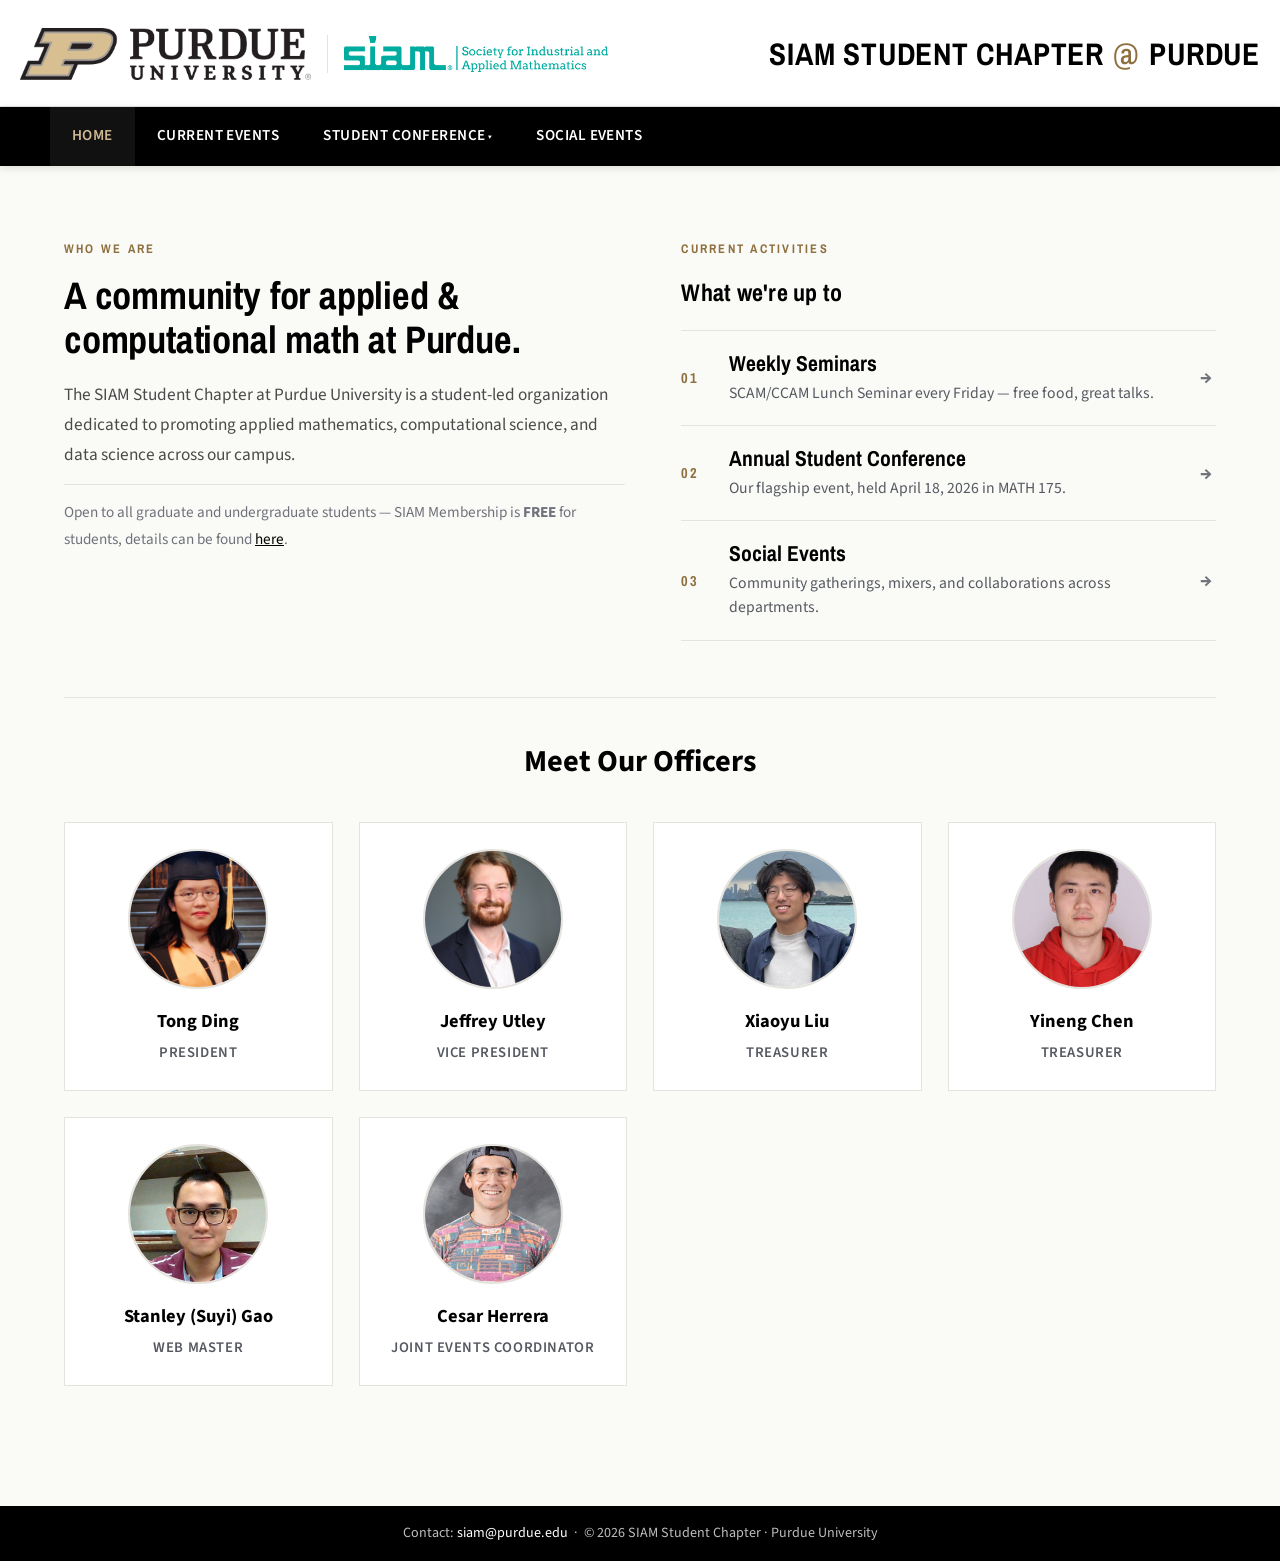
==== index.html @ 68c87e76 "Add files via upload" ====
<!DOCTYPE html>
<html lang="en">
<head>
    <meta charset="UTF-8">
    <meta name="viewport" content="width=device-width, initial-scale=1.0">
    <title>SIAM Student Chapter — Purdue University</title>
    <link rel="preconnect" href="https://fonts.googleapis.com">
    <link rel="preconnect" href="https://fonts.gstatic.com" crossorigin>
    <link href="https://fonts.googleapis.com/css2?family=Archivo+Narrow:wght@600;700&family=Source+Sans+3:wght@400;600;700&display=swap" rel="stylesheet">
    <link rel="stylesheet" href="styles.css">
</head>
<body>
    <header class="site-header">
        <div class="header-inner">
            <div class="header-logos">
                <img src="images/PU.png" alt="Purdue University" class="logo-purdue">
                <span class="logo-divider"></span>
                <img src="images/siam_logo.png" alt="SIAM" class="logo-siam">
            </div>
            <div class="header-titles">
                <h1>SIAM Student Chapter <span class="at">@</span> Purdue</h1>
            </div>
        </div>
    </header>

    <nav class="primary">
        <ul>
            <li><a href="index.html" class="active">Home</a></li>
            <li><a href="events.html">Current Events</a></li>
            <li class="dropdown">
                <a href="conference.html">Student Conference</a>
                <div class="dropdown-content">
                    <a href="conference-2026.html">Conference 2026</a>
                    <a href="conference-2025.html">Conference 2025</a>
                    <a href="conference-2024.html">Conference 2024</a>
                </div>
            </li>
            <li><a href="social.html">Social Events</a></li>
        </ul>
    </nav>

    <div class="container">
        <section class="intro-split">
            <div class="intro-who">
                <span class="eyebrow">Who We Are</span>
                <h2>A community for applied &amp; computational math at Purdue.</h2>
                <p>The SIAM Student Chapter at Purdue University is a student-led organization dedicated to promoting applied mathematics, computational science, and data science across our campus.</p>
                <p class="intro-meta">Open to all graduate and undergraduate students — SIAM Membership is <strong>FREE</strong> for students, details can be found <a href="https://www.siam.org/membership/individual-membership/student-membership/" target="_blank" rel="noopener">here</a>.</p>
            </div>

            <div class="intro-activities">
                <div class="activities-head">
                    <span class="eyebrow">Current Activities</span>
                    <h3>What we're up to</h3>
                </div>
                <ul class="activity-list">
                    <li>
                        <a href="events.html" class="activity">
                            <span class="activity-index">01</span>
                            <div class="activity-body">
                                <h4>Weekly Seminars</h4>
                                <p>SCAM/CCAM Lunch Seminar every Friday — free food, great talks.</p>
                            </div>
                            <span class="activity-arrow" aria-hidden="true">→</span>
                        </a>
                    </li>
                    <li>
                        <a href="conference-2026.html" class="activity">
                            <span class="activity-index">02</span>
                            <div class="activity-body">
                                <h4>Annual Student Conference</h4>
                                <p>Our flagship event, held April 18, 2026 in MATH 175.</p>
                            </div>
                            <span class="activity-arrow" aria-hidden="true">→</span>
                        </a>
                    </li>
                    <li>
                        <a href="social.html" class="activity">
                            <span class="activity-index">03</span>
                            <div class="activity-body">
                                <h4>Social Events</h4>
                                <p>Community gatherings, mixers, and collaborations across departments.</p>
                            </div>
                            <span class="activity-arrow" aria-hidden="true">→</span>
                        </a>
                    </li>
                </ul>
            </div>
        </section>

        <section class="officers-section">
            <h2 class="section-title">Meet Our Officers</h2>
            <div class="officers-grid">
                <div class="officer-card">
                    <div class="officer-photo"><img src="images/officers/tong-ding.png" alt="Tong Ding"></div>
                    <div class="officer-name">Tong Ding</div>
                    <div class="officer-position">President</div>
                </div>
                <div class="officer-card">
                    <div class="officer-photo"><img src="images/officers/jeffrey-utley.JPG" alt="Jeffrey Utley"></div>
                    <div class="officer-name">Jeffrey Utley</div>
                    <div class="officer-position">Vice President</div>
                </div>
                <div class="officer-card">
                    <div class="officer-photo"><img src="images/officers/xiaoyu-liu.jpg" alt="Xiaoyu Liu"></div>
                    <div class="officer-name">Xiaoyu Liu</div>
                    <div class="officer-position">Treasurer</div>
                </div>
                <div class="officer-card">
                    <div class="officer-photo"><img src="images/officers/yineng-chen.jpg" alt="Yineng Chen"></div>
                    <div class="officer-name">Yineng Chen</div>
                    <div class="officer-position">Treasurer</div>
                </div>
                <div class="officer-card">
                    <div class="officer-photo"><img src="images/officers/suyi-gao.jpg" alt="Stanley Gao"></div>
                    <div class="officer-name">Stanley (Suyi) Gao</div>
                    <div class="officer-position">Web Master</div>
                </div>
                <div class="officer-card">
                    <div class="officer-photo"><img src="images/officers/cesar-herrera.jpg" alt="Cesar Herrera"></div>
                    <div class="officer-name">Cesar Herrera</div>
                    <div class="officer-position">Joint Events Coordinator</div>
                </div>
            </div>
        </section>
    </div>

    <footer class="site-footer">
        <div class="footer-bottom">
            Contact: <a href="mailto:siam@purdue.edu">siam@purdue.edu</a> &nbsp;·&nbsp; &copy; 2026 SIAM Student Chapter · Purdue University
        </div>
    </footer>
</body>
</html>
---- styles.css ----
/* SIAM Student Chapter — Purdue University
   Purdue-inspired brand palette:
   - Boilermaker Gold:  #CFB991
   - Black:             #000000
   - Rush (deep gold):  #8E6F3E
   - Field (bright):    #DAAA00
   - Steel Gray:        #555960
   - Cool Gray:         #6F727B
*/

:root {
    --pu-gold: #CFB991;
    --pu-gold-dark: #8E6F3E;
    --pu-gold-bright: #DAAA00;
    --pu-black: #000000;
    --pu-steel: #555960;
    --pu-cool: #6F727B;
    --pu-light: #F4F2ED;
    --pu-bg: #ffffff;
    --pu-page: #fafaf7;
    --text: #1a1a1a;
    --text-muted: #4a4a4a;
    --border: #e5e3dd;
}

* { margin: 0; padding: 0; box-sizing: border-box; }

html { scroll-behavior: smooth; }

body {
    font-family: "Source Sans 3", -apple-system, BlinkMacSystemFont, "Segoe UI",
                 "Helvetica Neue", Arial, sans-serif;
    line-height: 1.6;
    color: var(--text);
    background-color: var(--pu-page);
    -webkit-font-smoothing: antialiased;
}

.display-font {
    font-family: "Archivo Narrow", "Franklin Gothic Medium", "Arial Narrow", Arial, sans-serif;
}

a { color: var(--pu-black); }
a:hover { text-decoration: underline; }

/* ---------- Top Brand Bar (Purdue-style black bar) ---------- */
.brandbar {
    background: var(--pu-black);
    color: #fff;
    padding: 10px 0;
    font-size: 0.85em;
    letter-spacing: 0.04em;
    text-transform: uppercase;
}
.brandbar-inner {
    max-width: 1200px;
    margin: 0 auto;
    padding: 0 24px;
    display: flex;
    align-items: center;
    justify-content: space-between;
    gap: 20px;
}
.brandbar a {
    color: #fff;
    text-decoration: none;
    font-weight: 600;
}
.brandbar a:hover { color: #e6e6e6; text-decoration: none; }
.brandbar .pu-wordmark {
    display: flex;
    align-items: center;
    gap: 10px;
}
.brandbar .pu-wordmark img {
    height: 28px;
    width: auto;
}

/* ---------- Header: white with two logos, gold accent ---------- */
header.site-header {
    background: #fff;
    border-bottom: 1px solid var(--border);
    padding: 28px 20px 26px;
}
.header-inner {
    max-width: 1320px;
    margin: 0 auto;
    display: flex;
    align-items: center;
    justify-content: space-between;
    gap: 32px;
}
.header-logos {
    display: flex;
    align-items: center;
    gap: 16px;
    flex-wrap: nowrap;
    flex-shrink: 0;
}
.header-logos img {
    display: block;
    width: auto;
}
.header-logos .logo-purdue { height: 52px; }
.header-logos .logo-siam   { height: 36px; }
.header-logos .logo-divider {
    width: 1px;
    height: 38px;
    background: var(--border);
}
.header-titles {
    text-align: right;
    margin-left: auto;
}
.header-titles h1 {
    font-family: "Archivo Narrow", "Franklin Gothic Medium", "Arial Narrow", Arial, sans-serif;
    color: var(--pu-black);
    font-size: 1.95em;
    font-weight: 700;
    letter-spacing: 0.025em;
    text-transform: uppercase;
    line-height: 1.1;
    white-space: nowrap;
}
.header-titles h1 .at {
    color: var(--pu-gold-dark);
    font-weight: 500;
    margin: 0 0.05em;
}
.header-titles .sub {
    color: var(--pu-steel);
    font-size: 1.02em;
    margin-top: 6px;
    letter-spacing: 0.02em;
}

@media (max-width: 1200px) {
    .header-inner { gap: 24px; }
    .header-logos .logo-purdue { height: 46px; }
    .header-logos .logo-siam { height: 32px; }
    .header-logos .logo-divider { height: 34px; }
    .header-titles h1 { font-size: 1.75em; }
}

/* ---------- Primary Navigation ---------- */
nav.primary {
    background: var(--pu-black);
    position: sticky;
    top: 0;
    z-index: 100;
    box-shadow: 0 2px 8px rgba(0,0,0,0.12);
}
nav.primary ul {
    max-width: 1200px;
    margin: 0 auto;
    list-style: none;
    display: flex;
    justify-content: flex-start;
    flex-wrap: wrap;
    padding: 0 10px;
}
nav.primary ul li { position: relative; }
nav.primary ul li a {
    display: block;
    padding: 16px 22px;
    color: #fff;
    text-decoration: none;
    font-weight: 600;
    font-size: 0.95em;
    letter-spacing: 0.03em;
    text-transform: uppercase;
    border-bottom: 3px solid transparent;
    transition: color 0.2s ease, border-color 0.2s ease, background 0.2s ease;
}
nav.primary ul li a:hover,
nav.primary ul li a.active {
    color: var(--pu-gold);
    border-bottom-color: transparent;
    background: #111;
    text-decoration: none;
}
.dropdown-content {
    display: none;
    position: absolute;
    background: var(--pu-black);
    min-width: 220px;
    box-shadow: 0 8px 18px rgba(0,0,0,0.25);
    top: 100%;
    left: 0;
    z-index: 10;
    border-top: 1px solid rgba(255,255,255,0.2);
}
.dropdown-content a {
    padding: 12px 20px;
    display: block;
    border-bottom: 1px solid rgba(255,255,255,0.08);
    text-transform: none;
    letter-spacing: 0;
}
.dropdown-content a:hover { background: #111; color: #fff; }
.dropdown:hover .dropdown-content { display: block; }
.dropdown > a::after { content: ' ▾'; font-size: 0.75em; }

/* ---------- Intro (clean, light homepage lede) ---------- */
.intro {
    background: #fff;
    padding: 56px 20px 48px;
    text-align: center;
    border-bottom: 1px solid var(--border);
}
.intro-inner { max-width: 820px; margin: 0 auto; }
.intro-lede {
    font-size: 1.2em;
    line-height: 1.6;
    color: var(--text);
}
.intro-cta {
    margin-top: 28px;
    display: inline-flex;
    gap: 14px;
    flex-wrap: wrap;
    justify-content: center;
}
.btn-outline-dark {
    border-color: var(--pu-black);
    color: var(--pu-black);
}
.btn-outline-dark:hover { background: var(--pu-black); color: #fff; text-decoration: none; }
.btn {
    display: inline-block;
    padding: 12px 28px;
    border-radius: 2px;
    font-weight: 700;
    text-decoration: none;
    text-transform: uppercase;
    letter-spacing: 0.08em;
    font-size: 0.88em;
    transition: transform 0.2s ease, background 0.2s ease, color 0.2s ease;
    border: 2px solid transparent;
}
.btn-gold { background: var(--pu-black); color: #fff; }
.btn-gold:hover { background: #1a1a1a; text-decoration: none; }
.btn-outline { border-color: var(--pu-black); color: var(--pu-black); }
.btn-outline:hover { background: var(--pu-black); color: #fff; text-decoration: none; }

/* ---------- Content containers ---------- */
.container {
    max-width: 1200px;
    margin: 0 auto;
    padding: 60px 24px;
}

.page-title {
    text-align: center;
    font-size: 2.3em;
    color: var(--pu-black);
    font-weight: 700;
    margin-bottom: 10px;
}
.page-title::after {
    content: none;
}
.page-subtitle {
    text-align: center;
    font-size: 1.1em;
    color: var(--pu-steel);
    margin-bottom: 50px;
}

.section-title {
    text-align: center;
    font-size: 1.9em;
    color: var(--pu-black);
    font-weight: 700;
    margin-bottom: 36px;
}
.section-title::after {
    content: none;
}

/* ---------- Cards (generic) ---------- */
.card {
    background: #fff;
    border: 1px solid var(--border);
    border-radius: 4px;
    padding: 28px;
    box-shadow: 0 2px 6px rgba(0,0,0,0.04);
    transition: transform 0.25s ease, box-shadow 0.25s ease;
}
.card:hover {
    transform: translateY(-3px);
    box-shadow: 0 10px 22px rgba(0,0,0,0.08);
}

/* ---------- About (homepage) ---------- */
.about-section {
    background: transparent;
    border: none;
    padding: 0 0 24px;
    margin: 0 auto 34px;
    max-width: 980px;
}
.about-section h2 {
    color: var(--pu-black);
    font-size: 2em;
    margin-bottom: 10px;
    font-weight: 700;
    letter-spacing: 0.01em;
}
.about-section h2::after {
    content: none;
}
.about-section p {
    font-size: 1.12em;
    color: var(--text-muted);
    line-height: 1.75;
    max-width: 70ch;
}

/* ---------- Intro split (homepage hero) ---------- */
.intro-split {
    display: grid;
    grid-template-columns: 1.05fr 1fr;
    gap: 56px;
    align-items: start;
    padding: 10px 0 56px;
    margin-bottom: 40px;
    border-bottom: 1px solid var(--border);
}
.eyebrow {
    display: inline-block;
    font-family: "Archivo Narrow", "Arial Narrow", Arial, sans-serif;
    font-size: 0.78em;
    font-weight: 700;
    letter-spacing: 0.18em;
    text-transform: uppercase;
    color: var(--pu-gold-dark);
    margin-bottom: 14px;
}
.intro-who h2 {
    font-family: "Archivo Narrow", "Arial Narrow", Arial, sans-serif;
    font-size: 2.4em;
    line-height: 1.15;
    font-weight: 700;
    color: var(--pu-black);
    margin-bottom: 18px;
    letter-spacing: -0.005em;
}
.intro-who h2::after { content: none; }
.intro-who p {
    font-size: 1.08em;
    color: var(--text-muted);
    line-height: 1.75;
    margin-bottom: 14px;
}
.intro-who .intro-meta {
    font-size: 0.95em;
    color: var(--pu-cool);
    padding-top: 14px;
    border-top: 1px solid var(--border);
    margin-top: 4px;
}
.activities-head { margin-bottom: 18px; }
.activities-head h3 {
    font-family: "Archivo Narrow", "Arial Narrow", Arial, sans-serif;
    font-size: 1.5em;
    font-weight: 700;
    color: var(--pu-black);
    letter-spacing: 0.01em;
}
.activity-list {
    list-style: none;
    display: flex;
    flex-direction: column;
}
.activity-list li {
    border-top: 1px solid var(--border);
}
.activity-list li:last-child {
    border-bottom: 1px solid var(--border);
}
.activity {
    display: flex;
    align-items: center;
    justify-content: space-between;
    gap: 20px;
    padding: 20px 4px 20px 0;
    text-decoration: none;
    color: var(--text);
    transition: padding 0.25s ease, color 0.2s ease;
}
.activity:hover {
    padding-left: 10px;
    text-decoration: none;
}
.activity-index {
    flex-shrink: 0;
    font-family: "Archivo Narrow", "Arial Narrow", Arial, sans-serif;
    font-size: 0.9em;
    font-weight: 700;
    color: var(--pu-gold-dark);
    letter-spacing: 0.1em;
    min-width: 28px;
}
.activity-body { flex: 1; }
.activity-body h4 {
    font-family: "Archivo Narrow", "Arial Narrow", Arial, sans-serif;
    font-size: 1.35em;
    font-weight: 700;
    color: var(--pu-black);
    margin-bottom: 4px;
    line-height: 1.2;
}
.activity-body p {
    font-size: 0.98em;
    color: var(--pu-steel);
    line-height: 1.55;
    margin: 0;
}
.activity-arrow {
    flex-shrink: 0;
    font-size: 1.2em;
    font-weight: 700;
    color: var(--pu-cool);
    transition: transform 0.25s ease, color 0.2s ease;
}
.activity:hover .activity-body h4 { color: var(--pu-gold-dark); }
.activity:hover .activity-arrow {
    color: var(--pu-gold-dark);
    transform: translateX(6px);
}

@media (max-width: 900px) {
    .intro-split {
        grid-template-columns: 1fr;
        gap: 36px;
        padding-bottom: 36px;
    }
    .intro-who h2 { font-size: 2em; }
}

/* ---------- Quick-links grid (homepage) ---------- */
.quicklinks {
    display: grid;
    grid-template-columns: repeat(3, minmax(0, 1fr));
    gap: 34px;
    padding-top: 24px;
    border-top: 1px solid var(--border);
    margin-bottom: 60px;
}
.quicklink {
    background: transparent;
    border: none;
    padding: 0;
    text-decoration: none;
    color: var(--text);
    transition: color 0.2s ease;
}
.quicklink:hover {
    text-decoration: none;
}
.quicklink + .quicklink {
    border-left: 1px solid var(--border);
    padding-left: 34px;
}
.quicklink h3 {
    color: var(--pu-black);
    font-size: 1.55em;
    font-family: "Archivo Narrow", "Franklin Gothic Medium", "Arial Narrow", Arial, sans-serif;
    font-weight: 700;
    line-height: 1.12;
    margin-bottom: 10px;
}
.quicklink p {
    color: var(--pu-steel);
    font-size: 1.04em;
    line-height: 1.65;
    margin-bottom: 10px;
}
.quicklink .arrow {
    color: var(--pu-black);
    font-weight: 700;
    margin-top: 12px;
    display: inline-block;
    letter-spacing: 0.08em;
    font-size: 0.8em;
    text-transform: uppercase;
}
.quicklink:hover .arrow { color: var(--pu-gold-dark); }

@media (max-width: 980px) {
    .quicklinks {
        grid-template-columns: 1fr;
        gap: 18px;
        padding-top: 18px;
    }
    .quicklink + .quicklink {
        border-left: none;
        border-top: 1px solid var(--border);
        padding-left: 0;
        padding-top: 18px;
    }
}

/* ---------- Officers grid ---------- */
.officers-grid {
    display: grid;
    grid-template-columns: repeat(auto-fit, minmax(230px, 1fr));
    gap: 26px;
}
.officer-card {
    background: #fff;
    border: 1px solid var(--border);
    padding: 26px 20px;
    text-align: center;
    transition: transform 0.25s ease, box-shadow 0.25s ease, border-color 0.25s ease;
}
.officer-card:hover {
    transform: translateY(-5px);
    border-color: var(--border);
    box-shadow: 0 10px 22px rgba(0,0,0,0.08);
}
.officer-photo {
    width: 140px;
    height: 140px;
    border-radius: 50%;
    margin: 0 auto 18px;
    overflow: hidden;
    border: 2px solid var(--border);
    background: var(--pu-light);
}
.officer-photo img { width: 100%; height: 100%; object-fit: cover; display: block; }
.officer-name {
    font-size: 1.15em;
    font-weight: 700;
    color: var(--pu-black);
    margin-bottom: 4px;
}
.officer-position {
    color: var(--pu-steel);
    font-weight: 600;
    font-size: 0.92em;
    letter-spacing: 0.04em;
    text-transform: uppercase;
}

/* ---------- Event cards ---------- */
.event-card {
    background: #fff;
    border: 1px solid var(--border);
    padding: 28px 30px;
    margin-bottom: 24px;
    box-shadow: 0 2px 6px rgba(0,0,0,0.04);
}
.event-card h3 {
    font-size: 1.45em;
    color: var(--pu-black);
    margin-bottom: 14px;
    font-weight: 700;
}
.event-details {
    display: flex;
    flex-wrap: wrap;
    gap: 18px;
    margin-bottom: 16px;
}
.event-detail-item { color: var(--text-muted); font-size: 0.98em; }
.event-detail-item strong { color: var(--pu-black); }
.event-description { color: var(--text-muted); line-height: 1.8; }
.event-description a { color: var(--pu-black); font-weight: 600; }

.label {
    display: inline-block;
    background: var(--pu-black);
    color: #fff;
    padding: 4px 14px;
    font-size: 0.78em;
    font-weight: 700;
    letter-spacing: 0.12em;
    text-transform: uppercase;
    margin-bottom: 14px;
}
.label.upcoming { background: #1f1f1f; color: #fff; }
.label.past    { background: var(--pu-cool); color: #fff; }

/* ---------- Info sections (conference pages) ---------- */
.info-section {
    background: #fff;
    border: 1px solid var(--border);
    padding: 34px 36px;
    margin-bottom: 24px;
}
.info-section h3 {
    font-size: 1.45em;
    color: var(--pu-black);
    margin-bottom: 18px;
    padding-bottom: 0;
    border-bottom: none;
    font-weight: 700;
}
.info-section p {
    color: var(--text-muted);
    margin-bottom: 12px;
    font-size: 1.03em;
}
.info-section ul { margin-left: 22px; color: var(--text-muted); }
.info-section ul li { margin-bottom: 8px; }

.highlight-box {
    background: var(--pu-light);
    border-left: 3px solid var(--pu-cool);
    padding: 16px 20px;
    margin: 18px 0;
}
.highlight-box strong { color: var(--pu-black); }

.two-column {
    display: grid;
    grid-template-columns: repeat(auto-fit, minmax(280px, 1fr));
    gap: 22px;
    margin-top: 20px;
}
.column-card {
    background: var(--pu-light);
    padding: 26px;
    border: 1px solid var(--border);
}
.column-card h4 {
    font-size: 1.2em;
    color: var(--pu-black);
    margin-bottom: 10px;
    font-weight: 700;
}
.column-card p { color: var(--text-muted); }

/* ---------- Conference hero ---------- */
.conference-hero {
    background: linear-gradient(135deg, #000 0%, #2b2b2b 100%);
    color: #fff;
    padding: 54px 40px;
    text-align: center;
    margin-bottom: 40px;
    border-bottom: none;
}
.conference-hero h2 {
    font-size: 2em;
    margin-bottom: 18px;
    color: #fff;
    font-weight: 700;
}
.conference-hero h2 .accent { color: #fff; }
.conference-hero p {
    font-size: 1.15em;
    margin-bottom: 6px;
    color: #e8e8e8;
}

/* ---------- Schedule items ---------- */
.schedule-section {
    background: #fff;
    border: 1px solid var(--border);
    padding: 32px 36px;
    margin-bottom: 24px;
}
.schedule-section > h2 {
    color: var(--pu-black);
    font-size: 1.7em;
    margin-bottom: 24px;
    padding-bottom: 0;
    border-bottom: none;
    font-weight: 700;
}
.schedule-item {
    border-left: 3px solid var(--pu-cool);
    background: var(--pu-light);
    padding: 18px 22px;
    margin-bottom: 14px;
}
.schedule-item .time {
    font-weight: 700;
    color: var(--pu-steel);
    margin-bottom: 6px;
    font-size: 0.95em;
    letter-spacing: 0.04em;
}
.schedule-item h3 {
    color: var(--pu-black);
    font-size: 1.12em;
    margin-bottom: 6px;
    font-weight: 700;
}
.schedule-item .speaker {
    color: var(--pu-steel);
    font-weight: 600;
    margin-bottom: 6px;
}
.schedule-item .topic {
    display: inline-block;
    background: var(--pu-black);
    color: #fff;
    padding: 2px 10px;
    font-size: 0.75em;
    font-weight: 700;
    letter-spacing: 0.1em;
    text-transform: uppercase;
    margin-bottom: 8px;
}
.schedule-item p { color: var(--text-muted); margin-top: 6px; }
.break-item {
    background: #fbf7ec;
    border-left-color: var(--border);
    text-align: center;
}
.break-item .time { color: var(--pu-steel); }

/* ---------- Speaker section ---------- */
.speaker-section {
    background: #fff;
    border: 1px solid var(--border);
    padding: 32px 36px;
    margin-bottom: 24px;
}
.speaker-section h2 {
    color: var(--pu-black);
    font-size: 1.7em;
    margin-bottom: 20px;
    font-weight: 700;
    border-bottom: none;
    padding-bottom: 0;
}
.speaker-info { padding-top: 8px; }
.speaker-info h3 {
    color: var(--pu-black);
    font-size: 1.35em;
    margin-bottom: 6px;
    font-weight: 700;
}
.speaker-info h4 {
    color: var(--pu-steel);
    font-size: 1em;
    font-weight: 600;
    margin-bottom: 14px;
}
.speaker-info p { color: var(--text-muted); line-height: 1.8; margin-bottom: 10px; }

.conference-photo {
    max-width: 1000px;
    margin: 0 auto 40px;
    overflow: hidden;
    border: 1px solid var(--border);
    box-shadow: 0 6px 16px rgba(0,0,0,0.08);
}
.conference-photo img { width: 100%; height: auto; display: block; }
.conference-photo figcaption {
    background: var(--pu-light);
    padding: 14px 18px;
    text-align: center;
    color: var(--pu-steel);
    font-style: italic;
}

/* ---------- Social page extras ---------- */
.upcoming-section {
    background: var(--pu-light);
    padding: 36px;
    margin-bottom: 50px;
    border: 1px solid var(--border);
}
.upcoming-section h2 {
    text-align: center;
    font-size: 1.7em;
    color: var(--pu-black);
    margin-bottom: 24px;
    font-weight: 700;
}
.upcoming-event {
    background: #fff;
    padding: 24px;
    margin-bottom: 16px;
    border: 1px solid var(--border);
}
.upcoming-event h4 {
    font-size: 1.25em;
    color: var(--pu-black);
    margin-bottom: 10px;
    font-weight: 700;
}
.upcoming-event p { color: var(--text-muted); margin: 4px 0; }
.rsvp-button {
    display: inline-block;
    background: var(--pu-black);
    color: #fff;
    padding: 10px 24px;
    text-decoration: none;
    font-weight: 700;
    letter-spacing: 0.08em;
    text-transform: uppercase;
    font-size: 0.85em;
    margin-top: 14px;
    border: 2px solid var(--pu-black);
    transition: background 0.2s ease, color 0.2s ease;
}
.rsvp-button:hover { background: #1a1a1a; color: #fff; text-decoration: none; }

.past-event-highlight {
    max-width: 900px;
    margin: 0 auto;
    background: #fff;
    border: 1px solid var(--border);
    overflow: hidden;
}
.past-event-highlight img { width: 100%; display: block; }
.past-event-caption { padding: 20px; text-align: center; }
.past-event-caption h3 {
    color: var(--pu-black);
    margin-bottom: 6px;
    font-weight: 700;
}
.past-event-caption p { color: var(--pu-steel); }

.photo-gallery { margin-top: 40px; }
.photo-gallery h2 {
    font-size: 1.7em;
    color: var(--pu-black);
    text-align: center;
    margin-bottom: 30px;
    font-weight: 700;
}

/* ---------- Footer ---------- */
footer.site-footer {
    background: var(--pu-black);
    color: #d8d8d8;
    padding: 16px 20px;
    border-top: none;
    margin-top: 60px;
}
.footer-inner {
    max-width: 1200px;
    margin: 0 auto;
    display: grid;
    grid-template-columns: repeat(auto-fit, minmax(240px, 1fr));
    gap: 30px;
    padding-bottom: 24px;
    border-bottom: 1px solid #2a2a2a;
}
.footer-col h4 {
    color: #fff;
    font-size: 0.95em;
    text-transform: uppercase;
    letter-spacing: 0.12em;
    margin-bottom: 14px;
    font-weight: 700;
}
.footer-col p, .footer-col a {
    color: #cfcfcf;
    font-size: 0.95em;
    text-decoration: none;
    display: block;
    margin: 4px 0;
}
.footer-col a:hover { color: #fff; text-decoration: none; }
.footer-logos {
    display: flex;
    align-items: center;
    gap: 18px;
    margin-bottom: 12px;
    flex-wrap: wrap;
}
.footer-logos img { height: 36px; width: auto; }
.footer-logos img.logo-siam { filter: brightness(0) invert(1); opacity: 0.9; }
.footer-bottom {
    max-width: 1200px;
    margin: 0 auto;
    text-align: center;
    color: #bdbdbd;
    font-size: 0.88em;
}
.footer-bottom a { color: #fff; text-decoration: none; }
.footer-bottom a:hover { text-decoration: underline; }

/* ---------- Responsive ---------- */
@media (max-width: 780px) {
    .header-inner {
        flex-direction: column;
        justify-content: center;
        gap: 14px;
        text-align: center;
    }
    .header-titles { text-align: center; margin-left: 0; }
    .header-titles h1 { font-size: 1.45em; white-space: normal; }
    .header-titles .sub { font-size: 0.95em; }
    .header-logos { justify-content: center; }
    .header-logos .logo-purdue { height: 42px; }
    .header-logos .logo-siam { height: 28px; }
    .header-logos .logo-divider { height: 30px; }
    .hero h1 { font-size: 2.1em; }
    nav.primary ul { justify-content: center; }
    nav.primary ul li a { padding: 14px 14px; font-size: 0.88em; }
    .brandbar-inner { justify-content: center; text-align: center; flex-direction: column; }
    .about-section, .info-section, .schedule-section,
    .speaker-section, .upcoming-section, .event-card { padding: 24px 20px; }
}
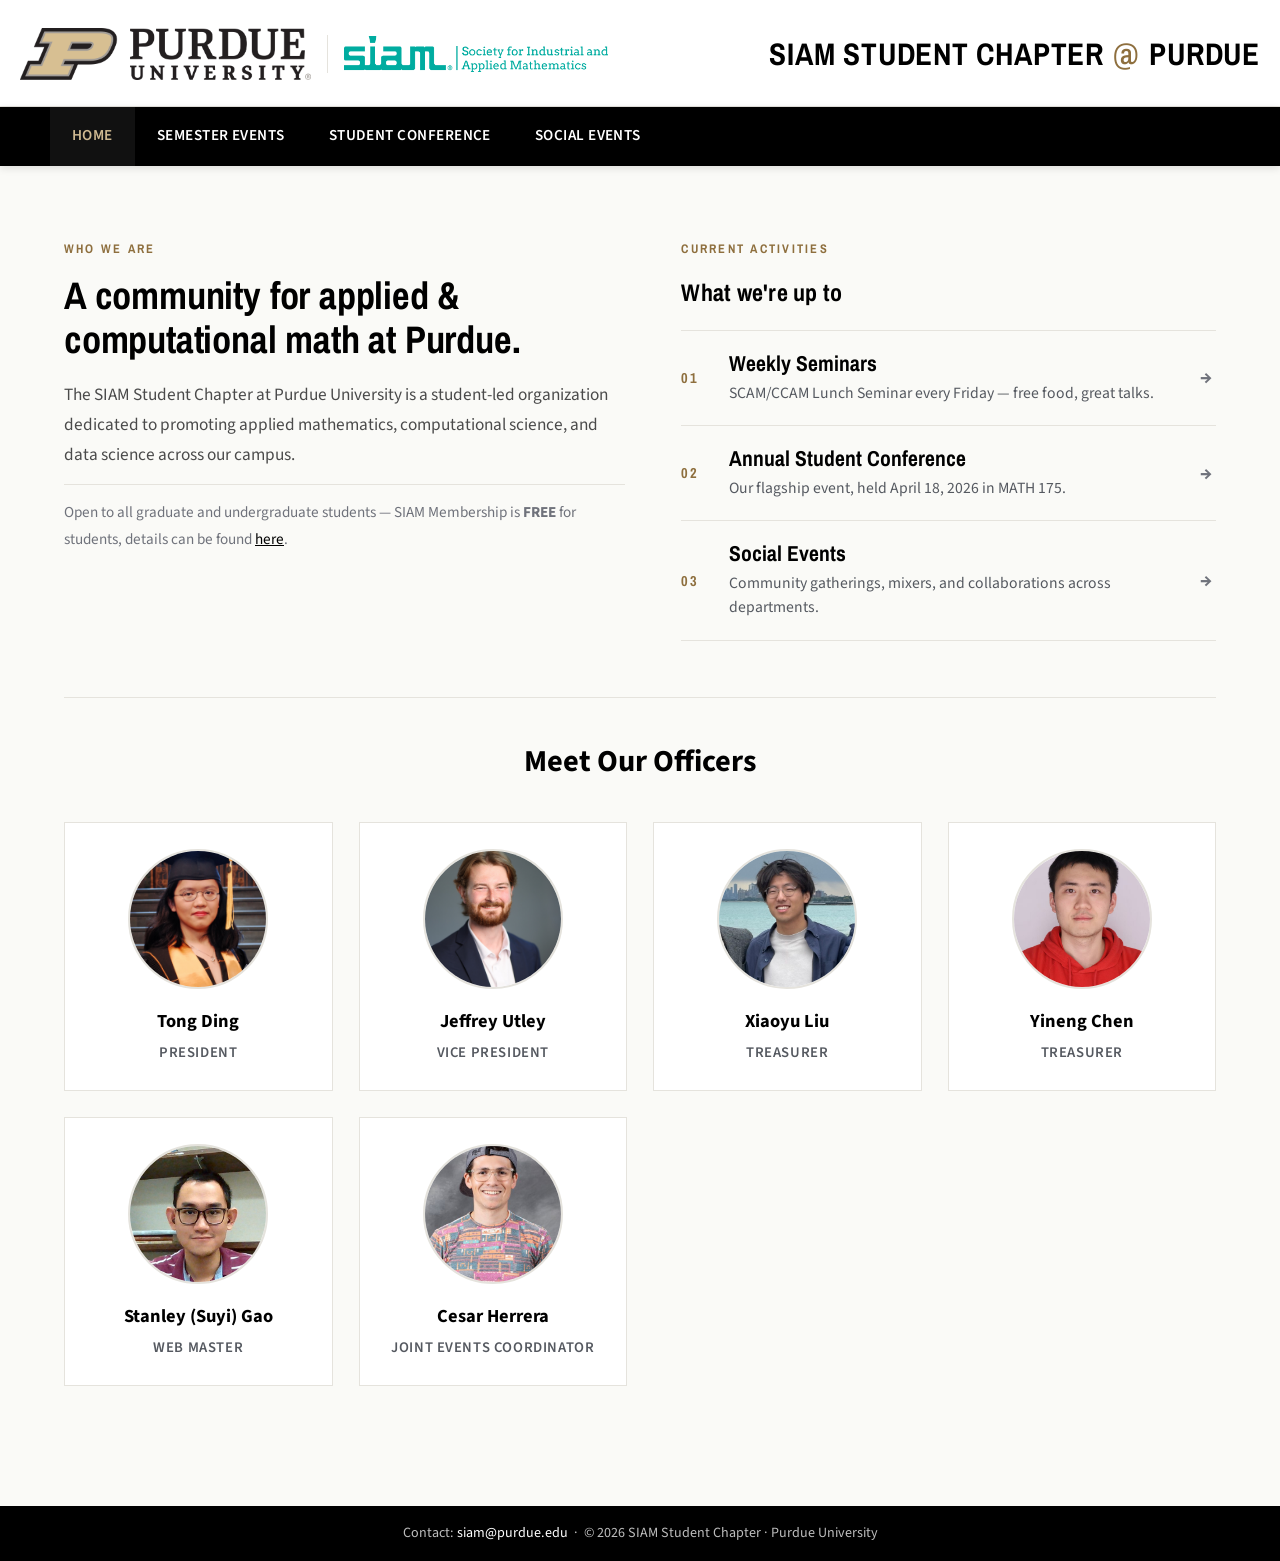
==== commit 193a044a: "Add files via upload" ====
--- a/index.html
+++ b/index.html
@@ -26,15 +26,8 @@
     <nav class="primary">
         <ul>
             <li><a href="index.html" class="active">Home</a></li>
-            <li><a href="events.html">Current Events</a></li>
-            <li class="dropdown">
-                <a href="conference.html">Student Conference</a>
-                <div class="dropdown-content">
-                    <a href="conference-2026.html">Conference 2026</a>
-                    <a href="conference-2025.html">Conference 2025</a>
-                    <a href="conference-2024.html">Conference 2024</a>
-                </div>
-            </li>
+            <li><a href="events.html">Semester Events</a></li>
+            <li><a href="conference.html">Student Conference</a></li>
             <li><a href="social.html">Social Events</a></li>
         </ul>
     </nav>
--- a/styles.css
+++ b/styles.css
@@ -439,6 +439,209 @@
     }
     .intro-who h2 { font-size: 2em; }
 }
+
+/* ---------- Conference page (editorial layout) ---------- */
+.conf-hero {
+    display: grid;
+    grid-template-columns: 1.6fr 1fr;
+    gap: 64px;
+    align-items: start;
+    padding: 16px 0 56px;
+    margin-bottom: 48px;
+    border-bottom: 1px solid var(--border);
+}
+.conf-hero-left .eyebrow { margin-bottom: 18px; }
+.conf-title {
+    font-family: "Archivo Narrow", "Arial Narrow", Arial, sans-serif;
+    font-size: 3.1em;
+    line-height: 1.08;
+    font-weight: 700;
+    color: var(--pu-black);
+    letter-spacing: -0.01em;
+    margin-bottom: 22px;
+}
+.conf-lede {
+    font-size: 1.18em;
+    color: var(--text-muted);
+    line-height: 1.7;
+    margin-bottom: 20px;
+    max-width: 620px;
+}
+.conf-status {
+    display: inline-block;
+    font-size: 0.95em;
+    color: var(--pu-steel);
+    padding: 10px 0;
+    border-top: 1px solid var(--border);
+    border-bottom: 1px solid var(--border);
+    margin-bottom: 22px;
+}
+.conf-hero-cta .link-arrow {
+    font-family: "Archivo Narrow", "Arial Narrow", Arial, sans-serif;
+    font-size: 1.05em;
+    font-weight: 700;
+    letter-spacing: 0.06em;
+    text-transform: uppercase;
+    color: var(--pu-black);
+    text-decoration: none;
+    border-bottom: 2px solid var(--pu-gold);
+    padding-bottom: 4px;
+    transition: color 0.2s ease, border-color 0.2s ease;
+}
+.conf-hero-cta .link-arrow:hover {
+    color: var(--pu-gold-dark);
+    border-bottom-color: var(--pu-gold-dark);
+    text-decoration: none;
+}
+.conf-hero-cta .link-arrow span {
+    display: inline-block;
+    margin-left: 6px;
+    transition: transform 0.2s ease;
+}
+.conf-hero-cta .link-arrow:hover span { transform: translateX(4px); }
+
+.conf-hero-right {
+    border-top: 2px solid var(--pu-black);
+    padding-top: 8px;
+}
+.conf-meta-row {
+    display: grid;
+    grid-template-columns: 120px 1fr;
+    gap: 16px;
+    padding: 16px 0;
+    border-bottom: 1px solid var(--border);
+    align-items: baseline;
+}
+.conf-meta-label {
+    font-family: "Archivo Narrow", "Arial Narrow", Arial, sans-serif;
+    font-size: 0.78em;
+    font-weight: 700;
+    letter-spacing: 0.16em;
+    text-transform: uppercase;
+    color: var(--pu-cool);
+}
+.conf-meta-value {
+    font-size: 1.05em;
+    color: var(--pu-black);
+    line-height: 1.45;
+    font-weight: 600;
+}
+
+.conf-section {
+    padding: 36px 0;
+    border-bottom: 1px solid var(--border);
+}
+.conf-section-head { margin-bottom: 22px; }
+.conf-section-head .eyebrow { margin-bottom: 10px; }
+.conf-section-head h2 {
+    font-family: "Archivo Narrow", "Arial Narrow", Arial, sans-serif;
+    font-size: 2em;
+    font-weight: 700;
+    color: var(--pu-black);
+    line-height: 1.18;
+    letter-spacing: -0.005em;
+}
+.conf-section-head h2::after { content: none; }
+.conf-prose p {
+    font-size: 1.08em;
+    color: var(--text-muted);
+    line-height: 1.8;
+    margin-bottom: 14px;
+    max-width: 760px;
+}
+
+.conf-format {
+    display: flex;
+    flex-direction: column;
+}
+.conf-format > div {
+    display: grid;
+    grid-template-columns: 220px 1fr;
+    gap: 32px;
+    padding: 22px 0;
+    border-top: 1px solid var(--border);
+    align-items: baseline;
+}
+.conf-format > div:last-child { border-bottom: 1px solid var(--border); }
+.conf-format dt {
+    font-family: "Archivo Narrow", "Arial Narrow", Arial, sans-serif;
+    font-size: 1.35em;
+    font-weight: 700;
+    color: var(--pu-black);
+    letter-spacing: 0.005em;
+}
+.conf-format dd {
+    font-size: 1.02em;
+    color: var(--pu-steel);
+    line-height: 1.65;
+    margin: 0;
+}
+
+.conf-contact {
+    padding: 40px 0 60px;
+}
+.conf-contact .eyebrow { margin-bottom: 10px; }
+.conf-contact p {
+    font-size: 1.08em;
+    color: var(--text-muted);
+}
+
+@media (max-width: 900px) {
+    .conf-hero {
+        grid-template-columns: 1fr;
+        gap: 32px;
+        padding-bottom: 36px;
+    }
+    .conf-title { font-size: 2.3em; }
+    .conf-format > div { grid-template-columns: 1fr; gap: 8px; }
+    .conf-meta-row { grid-template-columns: 110px 1fr; }
+}
+
+/* ---------- Past Conferences list ---------- */
+.past-conferences {
+    list-style: none;
+    padding: 0;
+    margin: 0;
+}
+.past-conferences li {
+    border-top: 1px solid var(--border);
+}
+.past-conferences li:last-child {
+    border-bottom: 1px solid var(--border);
+}
+.past-conferences a {
+    display: flex;
+    align-items: center;
+    gap: 20px;
+    padding: 16px 4px;
+    text-decoration: none;
+    color: var(--text);
+    transition: padding 0.2s ease, color 0.2s ease;
+}
+.past-conferences a:hover {
+    padding-left: 10px;
+    text-decoration: none;
+}
+.past-conferences .pc-year {
+    font-family: "Archivo Narrow", "Arial Narrow", Arial, sans-serif;
+    font-size: 1.5em;
+    font-weight: 700;
+    color: var(--pu-black);
+    min-width: 72px;
+}
+.past-conferences .pc-label {
+    flex: 1;
+    color: var(--pu-steel);
+    font-size: 1em;
+}
+.past-conferences .pc-arrow {
+    color: var(--pu-gold-dark);
+    font-weight: 700;
+    font-size: 1.15em;
+    transition: transform 0.2s ease;
+}
+.past-conferences a:hover .pc-year { color: var(--pu-gold-dark); }
+.past-conferences a:hover .pc-arrow { transform: translateX(5px); }
 
 /* ---------- Quick-links grid (homepage) ---------- */
 .quicklinks {
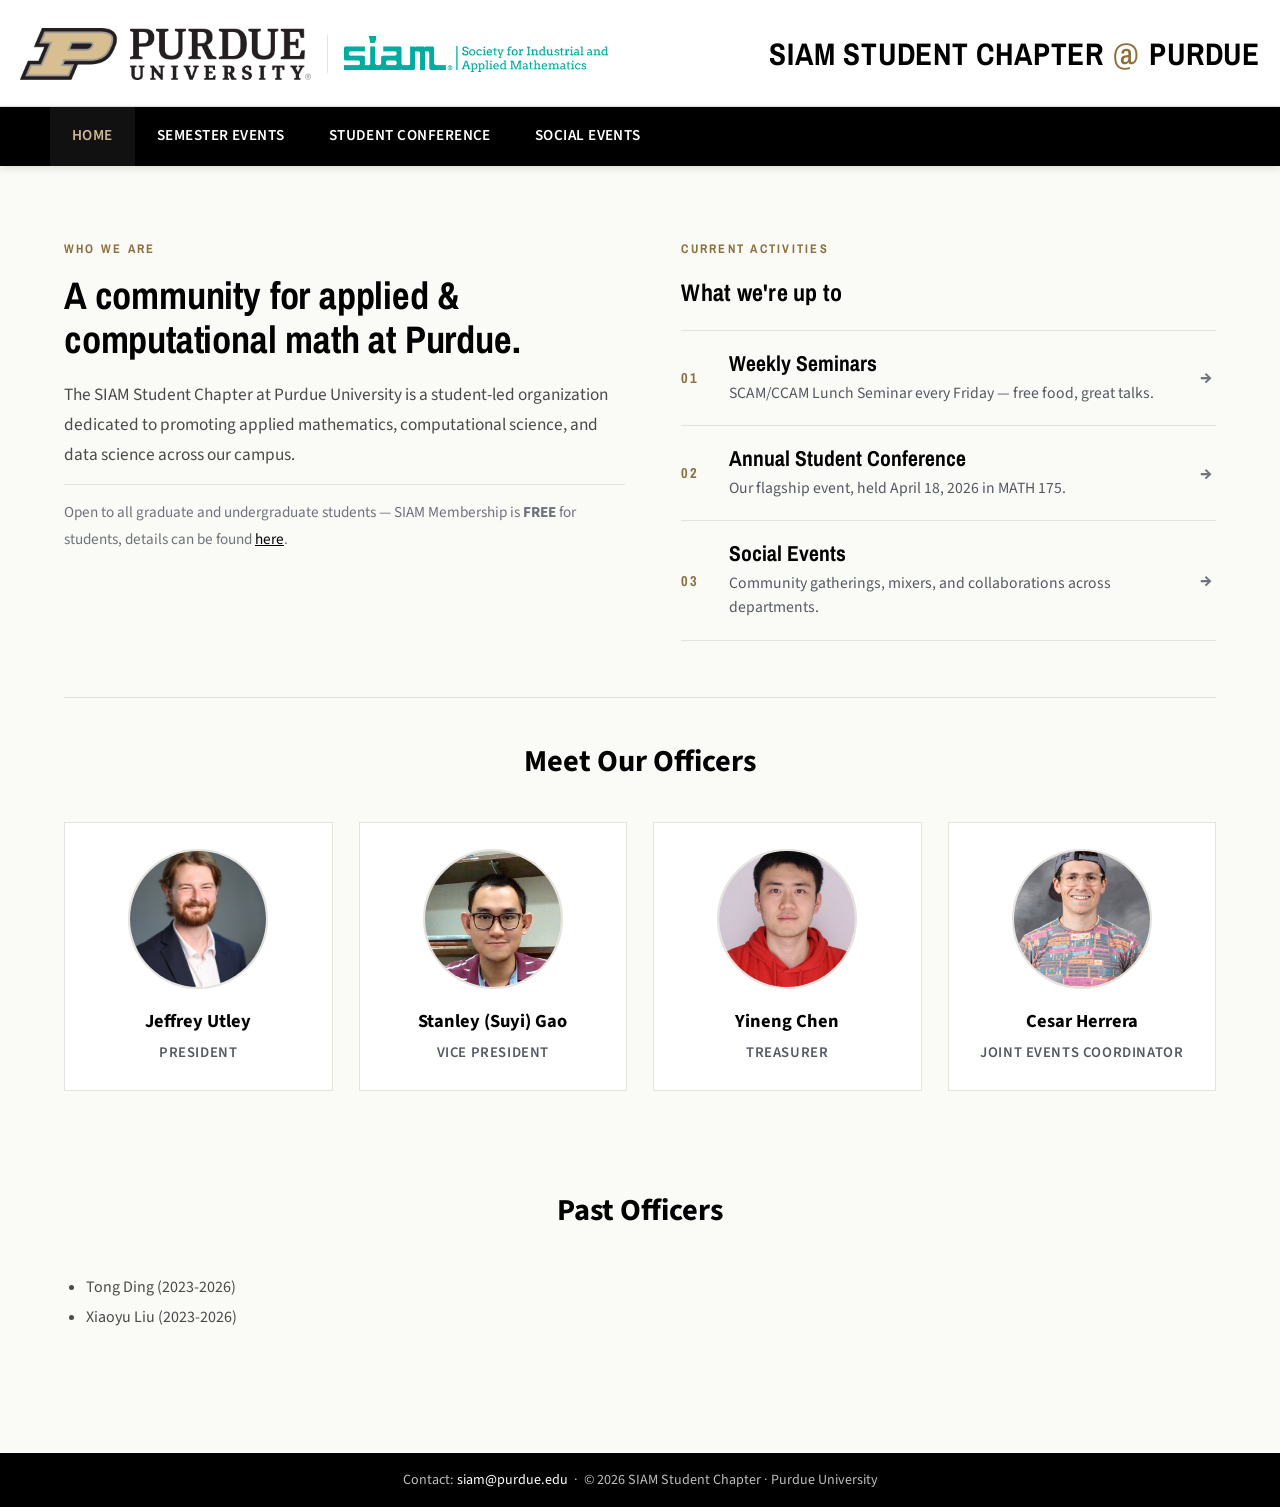
==== commit 03cdebc0: "Add files via upload" ====
--- a/index.html
+++ b/index.html
@@ -85,19 +85,14 @@
             <h2 class="section-title">Meet Our Officers</h2>
             <div class="officers-grid">
                 <div class="officer-card">
-                    <div class="officer-photo"><img src="images/officers/tong-ding.png" alt="Tong Ding"></div>
-                    <div class="officer-name">Tong Ding</div>
+                    <div class="officer-photo"><img src="images/officers/jeffrey-utley.JPG" alt="Jeffrey Utley"></div>
+                    <div class="officer-name">Jeffrey Utley</div>
                     <div class="officer-position">President</div>
                 </div>
                 <div class="officer-card">
-                    <div class="officer-photo"><img src="images/officers/jeffrey-utley.JPG" alt="Jeffrey Utley"></div>
-                    <div class="officer-name">Jeffrey Utley</div>
+                    <div class="officer-photo"><img src="images/officers/suyi-gao.jpg" alt="Stanley Gao"></div>
+                    <div class="officer-name">Stanley (Suyi) Gao</div>
                     <div class="officer-position">Vice President</div>
-                </div>
-                <div class="officer-card">
-                    <div class="officer-photo"><img src="images/officers/xiaoyu-liu.jpg" alt="Xiaoyu Liu"></div>
-                    <div class="officer-name">Xiaoyu Liu</div>
-                    <div class="officer-position">Treasurer</div>
                 </div>
                 <div class="officer-card">
                     <div class="officer-photo"><img src="images/officers/yineng-chen.jpg" alt="Yineng Chen"></div>
@@ -105,16 +100,19 @@
                     <div class="officer-position">Treasurer</div>
                 </div>
                 <div class="officer-card">
-                    <div class="officer-photo"><img src="images/officers/suyi-gao.jpg" alt="Stanley Gao"></div>
-                    <div class="officer-name">Stanley (Suyi) Gao</div>
-                    <div class="officer-position">Web Master</div>
-                </div>
-                <div class="officer-card">
                     <div class="officer-photo"><img src="images/officers/cesar-herrera.jpg" alt="Cesar Herrera"></div>
                     <div class="officer-name">Cesar Herrera</div>
                     <div class="officer-position">Joint Events Coordinator</div>
                 </div>
             </div>
+        </section>
+
+        <section class="past-officers-section">
+            <h2 class="section-title">Past Officers</h2>
+            <ul class="past-officers-list">
+                <li>Tong Ding (2023-2026)</li>
+                <li>Xiaoyu Liu (2023-2026)</li>
+            </ul>
         </section>
     </div>
 
--- a/styles.css
+++ b/styles.css
@@ -746,6 +746,19 @@
     font-size: 0.92em;
     letter-spacing: 0.04em;
     text-transform: uppercase;
+}
+
+/* ---------- Past Officers ---------- */
+.past-officers-section {
+    margin-top: 96px;
+}
+.past-officers-list {
+    list-style: disc;
+    margin: 0 auto;
+    padding-left: 22px;
+    max-width: 1200px;
+    color: var(--text-muted);
+    line-height: 1.9;
 }
 
 /* ---------- Event cards ---------- */
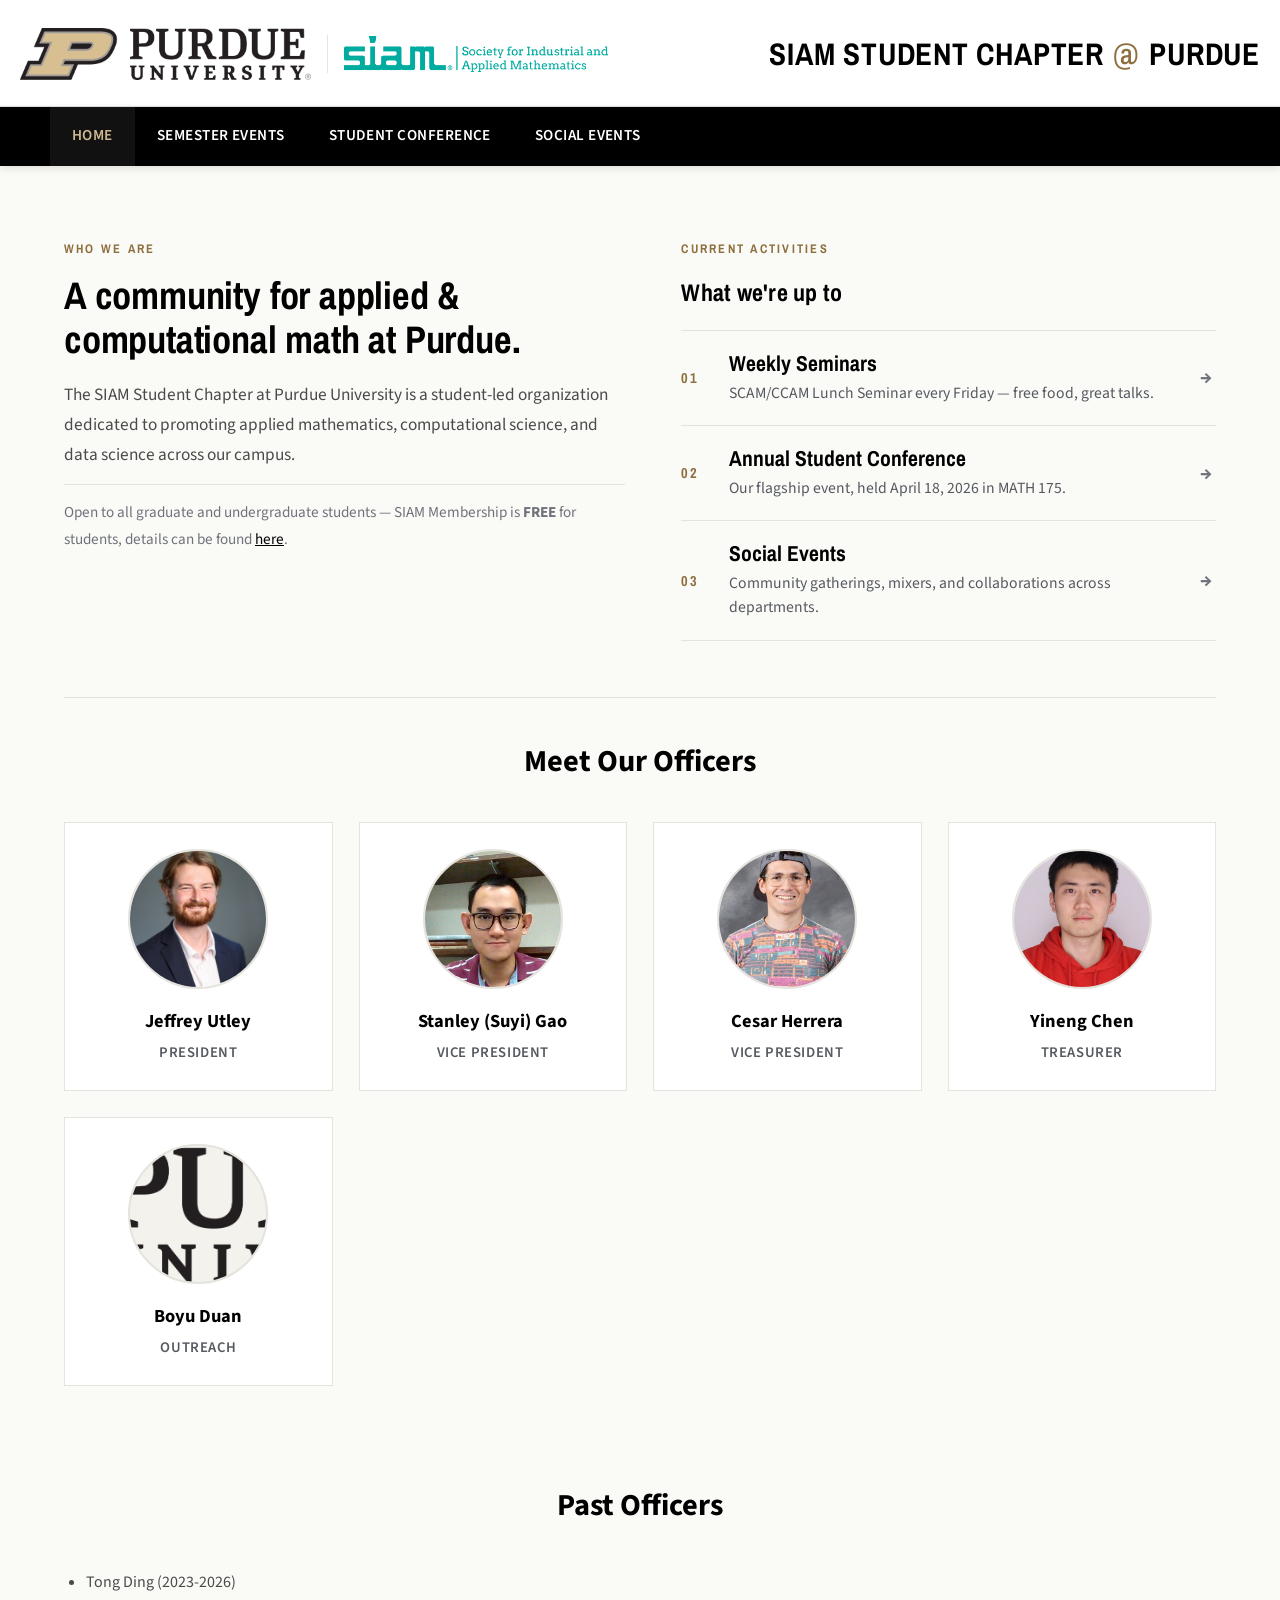
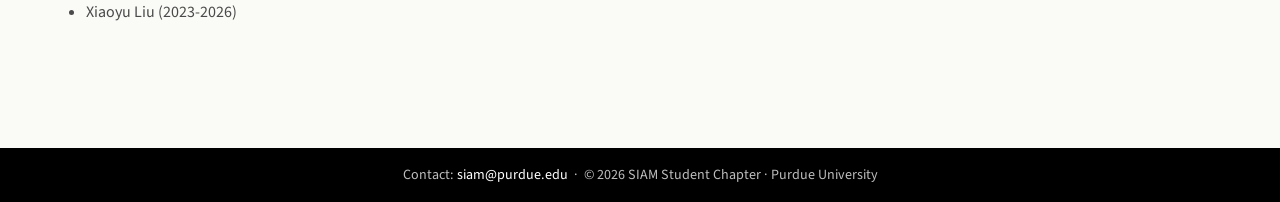
==== commit e35305d2: "Updated officers list" ====
--- a/index.html
+++ b/index.html
@@ -95,14 +95,19 @@
                     <div class="officer-position">Vice President</div>
                 </div>
                 <div class="officer-card">
+                    <div class="officer-photo"><img src="images/officers/cesar-herrera.jpg" alt="Cesar Herrera"></div>
+                    <div class="officer-name">Cesar Herrera</div>
+                    <div class="officer-position">Vice President</div>
+                </div>
+                <div class="officer-card">
                     <div class="officer-photo"><img src="images/officers/yineng-chen.jpg" alt="Yineng Chen"></div>
                     <div class="officer-name">Yineng Chen</div>
                     <div class="officer-position">Treasurer</div>
                 </div>
                 <div class="officer-card">
-                    <div class="officer-photo"><img src="images/officers/cesar-herrera.jpg" alt="Cesar Herrera"></div>
-                    <div class="officer-name">Cesar Herrera</div>
-                    <div class="officer-position">Joint Events Coordinator</div>
+                    <div class="officer-photo"><img src="images/PU.png" alt="Boyu Duan"></div>
+                    <div class="officer-name">Boyu Duan</div>
+                    <div class="officer-position">Outreach</div>
                 </div>
             </div>
         </section>
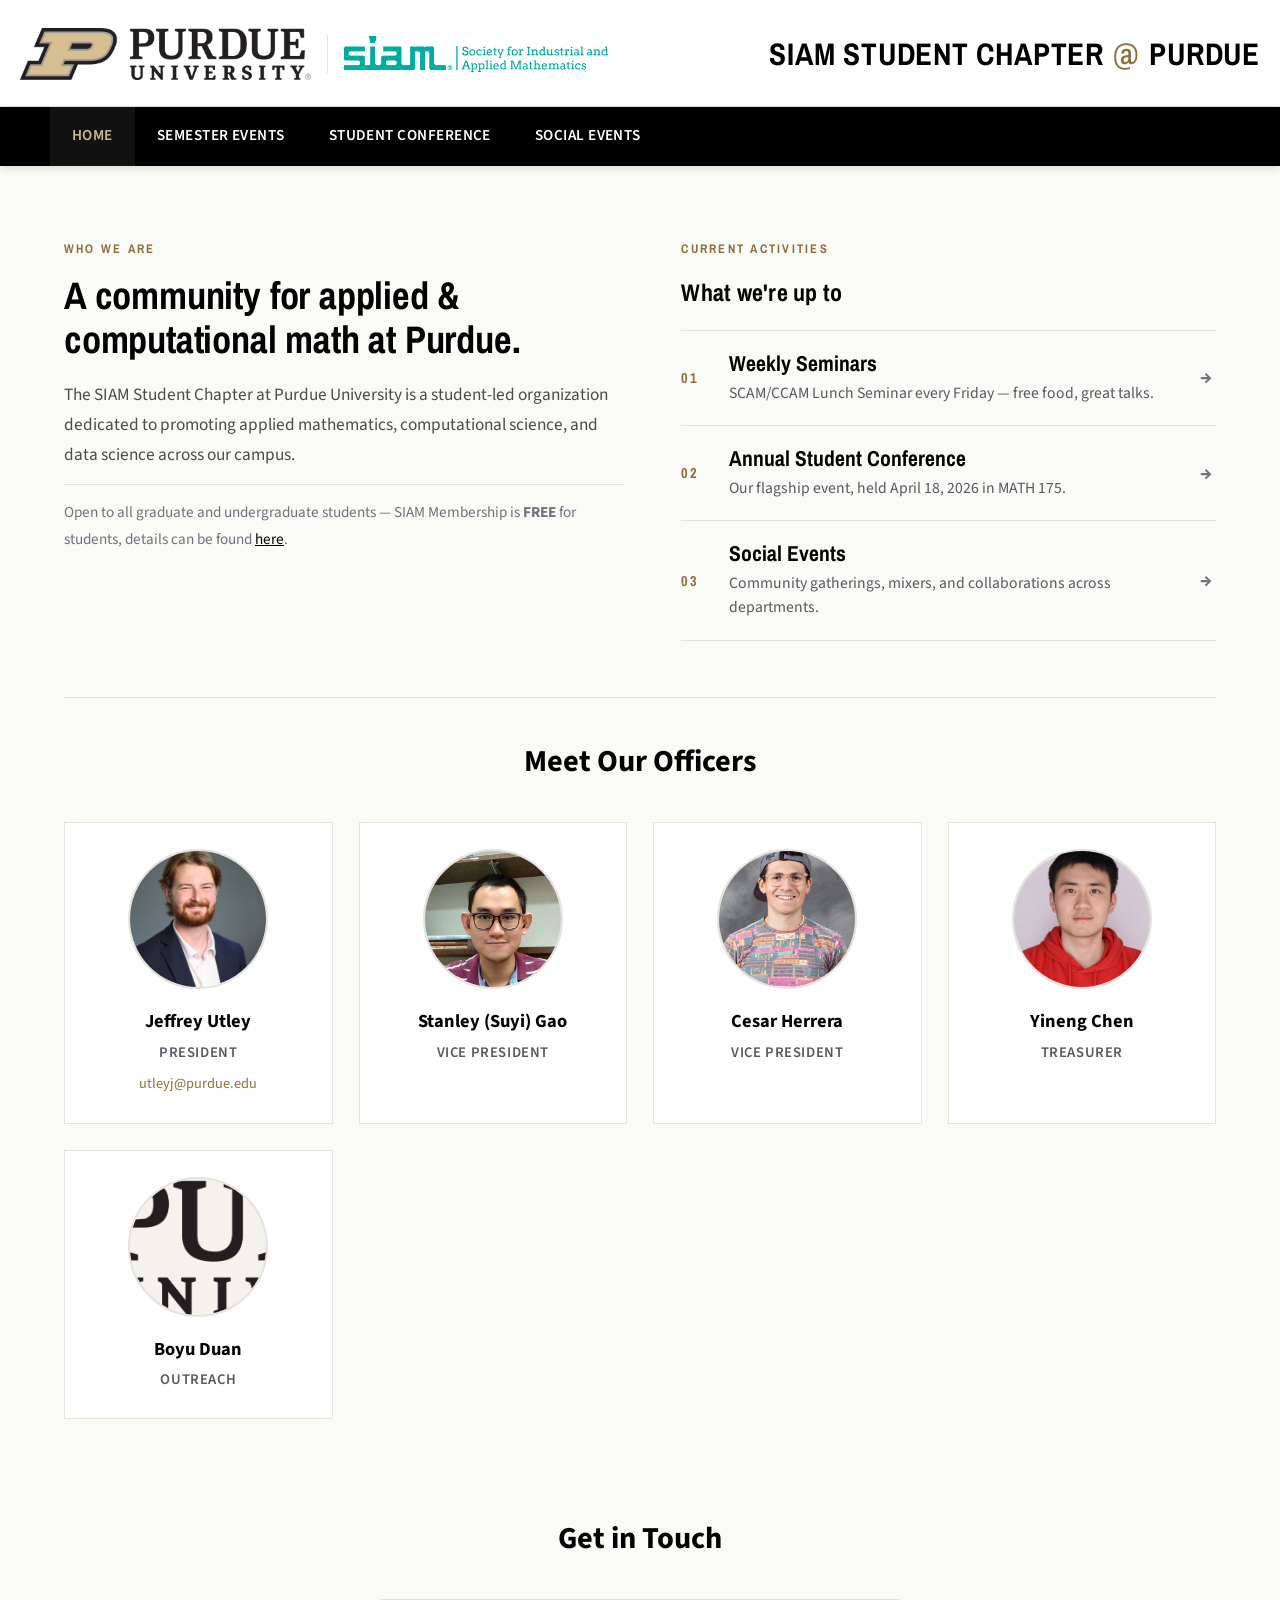
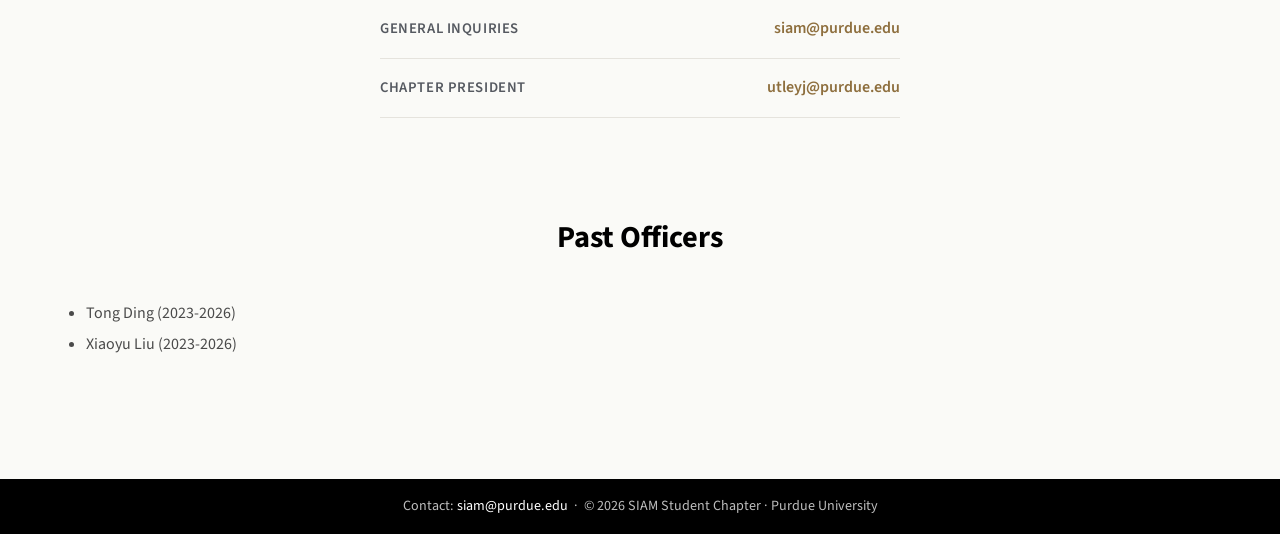
==== commit 0b63b091: "Updated contact information." ====
--- a/index.html
+++ b/index.html
@@ -88,6 +88,7 @@
                     <div class="officer-photo"><img src="images/officers/jeffrey-utley.JPG" alt="Jeffrey Utley"></div>
                     <div class="officer-name">Jeffrey Utley</div>
                     <div class="officer-position">President</div>
+                    <a class="officer-email" href="mailto:utleyj@purdue.edu">utleyj@purdue.edu</a>
                 </div>
                 <div class="officer-card">
                     <div class="officer-photo"><img src="images/officers/suyi-gao.jpg" alt="Stanley Gao"></div>
@@ -112,6 +113,20 @@
             </div>
         </section>
 
+        <section class="contact-section">
+            <h2 class="section-title">Get in Touch</h2>
+            <dl class="contact-list">
+                <div class="contact-row">
+                    <dt>General Inquiries</dt>
+                    <dd><a href="mailto:siam@purdue.edu">siam@purdue.edu</a></dd>
+                </div>
+                <div class="contact-row">
+                    <dt>Chapter President</dt>
+                    <dd><a href="mailto:utleyj@purdue.edu">utleyj@purdue.edu</a></dd>
+                </div>
+            </dl>
+        </section>
+
         <section class="past-officers-section">
             <h2 class="section-title">Past Officers</h2>
             <ul class="past-officers-list">
--- a/styles.css
+++ b/styles.css
@@ -746,6 +746,57 @@
     font-size: 0.92em;
     letter-spacing: 0.04em;
     text-transform: uppercase;
+}
+
+.officer-email {
+    display: inline-block;
+    margin-top: 8px;
+    color: var(--pu-gold-dark);
+    font-size: 0.9em;
+    word-break: break-all;
+    text-decoration: none;
+    border-bottom: 1px solid transparent;
+}
+.officer-email:hover {
+    border-bottom-color: var(--pu-gold-dark);
+}
+
+/* ---------- Contact ---------- */
+.contact-section {
+    margin-top: 96px;
+}
+.contact-list {
+    max-width: 520px;
+    margin: 0 auto;
+}
+.contact-row {
+    display: flex;
+    flex-wrap: wrap;
+    gap: 6px 24px;
+    align-items: baseline;
+    justify-content: space-between;
+    padding: 16px 0;
+    border-bottom: 1px solid var(--border);
+}
+.contact-row:first-child {
+    border-top: 1px solid var(--border);
+}
+.contact-row dt {
+    color: var(--pu-steel);
+    font-weight: 600;
+    font-size: 0.92em;
+    letter-spacing: 0.04em;
+    text-transform: uppercase;
+}
+.contact-row dd a {
+    color: var(--pu-gold-dark);
+    font-weight: 600;
+    word-break: break-all;
+    text-decoration: none;
+    border-bottom: 1px solid transparent;
+}
+.contact-row dd a:hover {
+    border-bottom-color: var(--pu-gold-dark);
 }
 
 /* ---------- Past Officers ---------- */
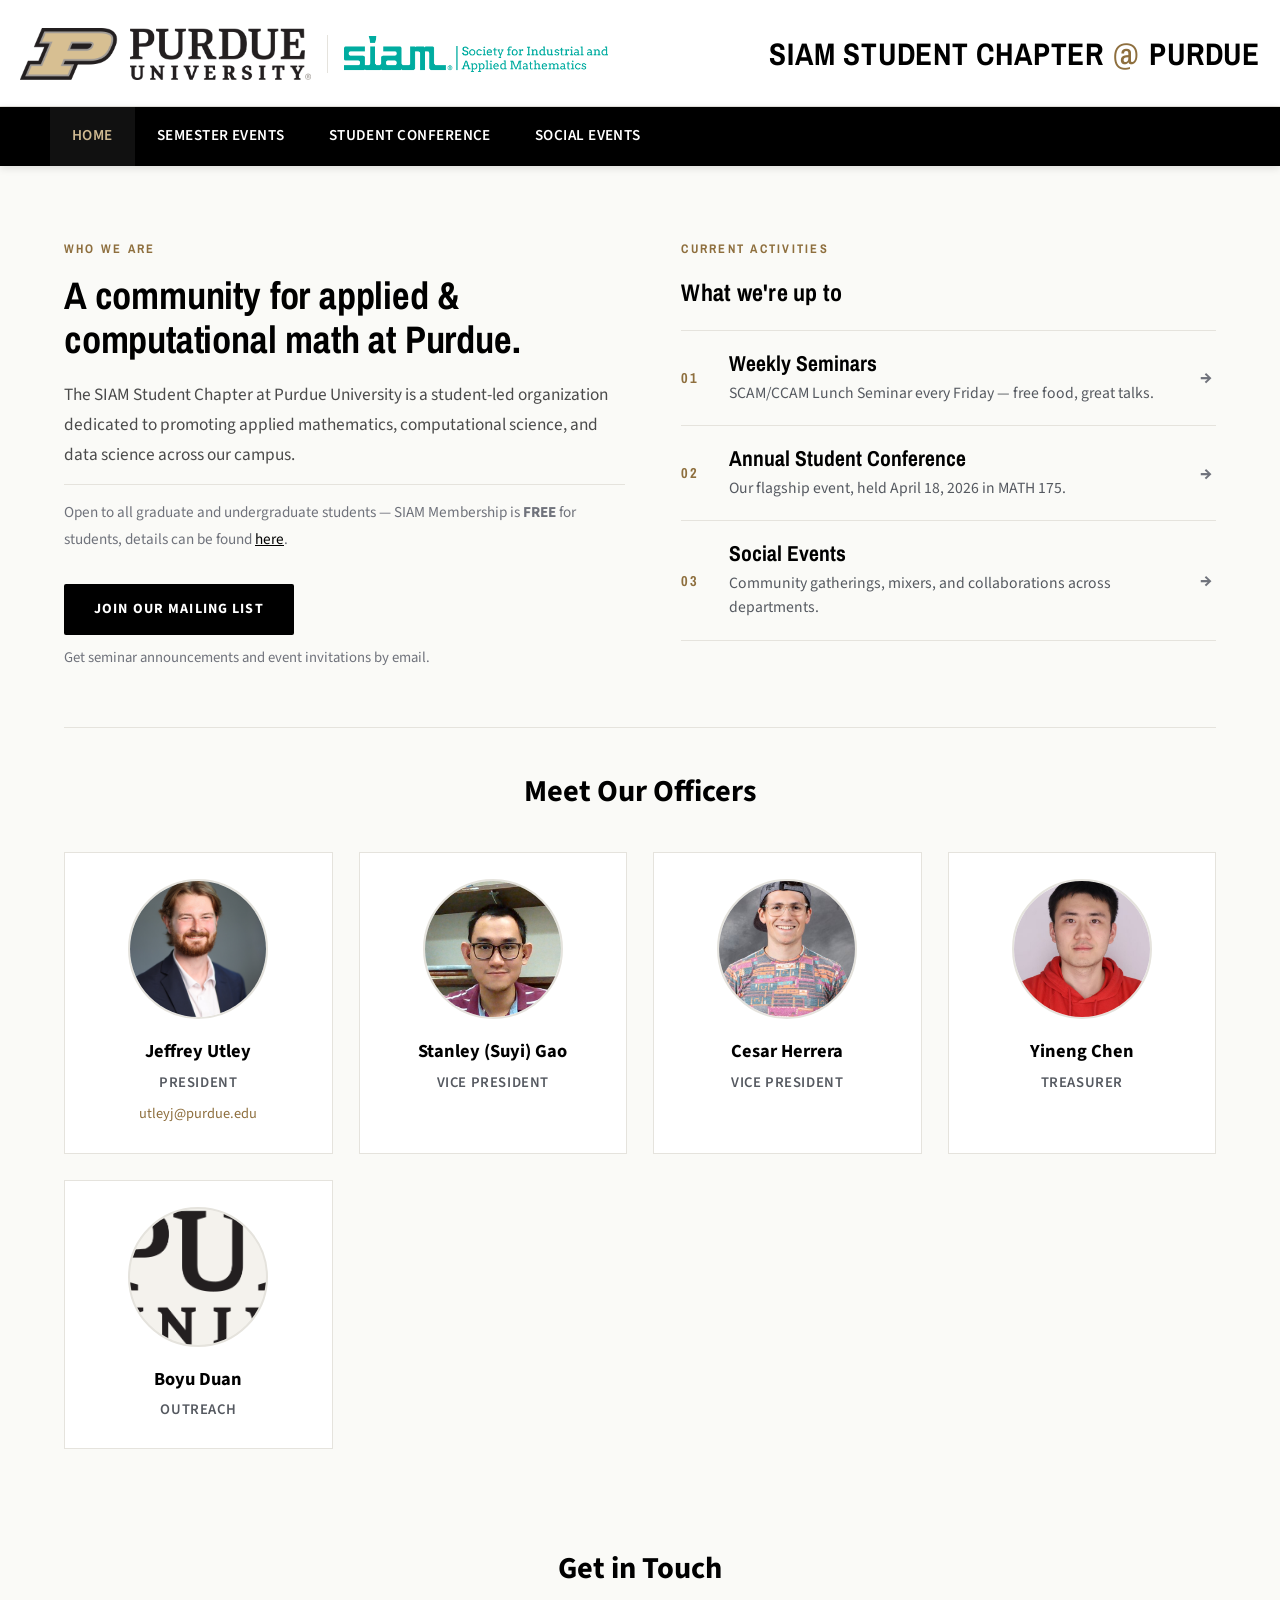
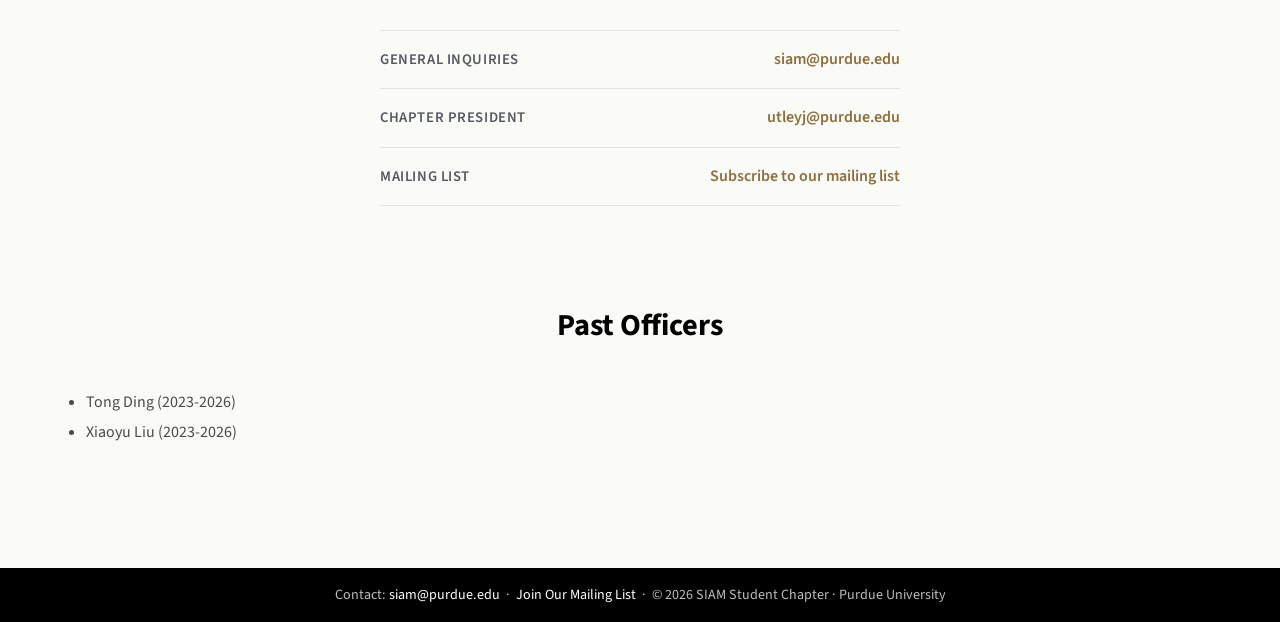
==== commit 27d510dd: "Added a link to join the mailing list." ====
--- a/index.html
+++ b/index.html
@@ -39,6 +39,8 @@
                 <h2>A community for applied &amp; computational math at Purdue.</h2>
                 <p>The SIAM Student Chapter at Purdue University is a student-led organization dedicated to promoting applied mathematics, computational science, and data science across our campus.</p>
                 <p class="intro-meta">Open to all graduate and undergraduate students — SIAM Membership is <strong>FREE</strong> for students, details can be found <a href="https://www.siam.org/membership/individual-membership/student-membership/" target="_blank" rel="noopener">here</a>.</p>
+                <a class="btn btn-gold intro-cta" href="https://lists.purdue.edu/scripts/wa.exe?SUBED1=SIAM" target="_blank" rel="noopener">Join Our Mailing List</a>
+                <p class="intro-cta-note">Get seminar announcements and event invitations by email.</p>
             </div>
 
             <div class="intro-activities">
@@ -124,6 +126,10 @@
                     <dt>Chapter President</dt>
                     <dd><a href="mailto:utleyj@purdue.edu">utleyj@purdue.edu</a></dd>
                 </div>
+                <div class="contact-row">
+                    <dt>Mailing List</dt>
+                    <dd><a href="https://lists.purdue.edu/scripts/wa.exe?SUBED1=SIAM" target="_blank" rel="noopener">Subscribe to our mailing list</a></dd>
+                </div>
             </dl>
         </section>
 
@@ -138,7 +144,7 @@
 
     <footer class="site-footer">
         <div class="footer-bottom">
-            Contact: <a href="mailto:siam@purdue.edu">siam@purdue.edu</a> &nbsp;·&nbsp; &copy; 2026 SIAM Student Chapter · Purdue University
+            Contact: <a href="mailto:siam@purdue.edu">siam@purdue.edu</a> &nbsp;·&nbsp; <a href="https://lists.purdue.edu/scripts/wa.exe?SUBED1=SIAM" target="_blank" rel="noopener">Join Our Mailing List</a> &nbsp;·&nbsp; &copy; 2026 SIAM Student Chapter · Purdue University
         </div>
     </footer>
 </body>
--- a/styles.css
+++ b/styles.css
@@ -746,6 +746,16 @@
     font-size: 0.92em;
     letter-spacing: 0.04em;
     text-transform: uppercase;
+}
+
+.intro-who .intro-cta {
+    margin-top: 18px;
+}
+.intro-who .intro-cta-note {
+    margin-top: 10px;
+    margin-bottom: 0;
+    color: var(--pu-cool);
+    font-size: 0.92em;
 }
 
 .officer-email {
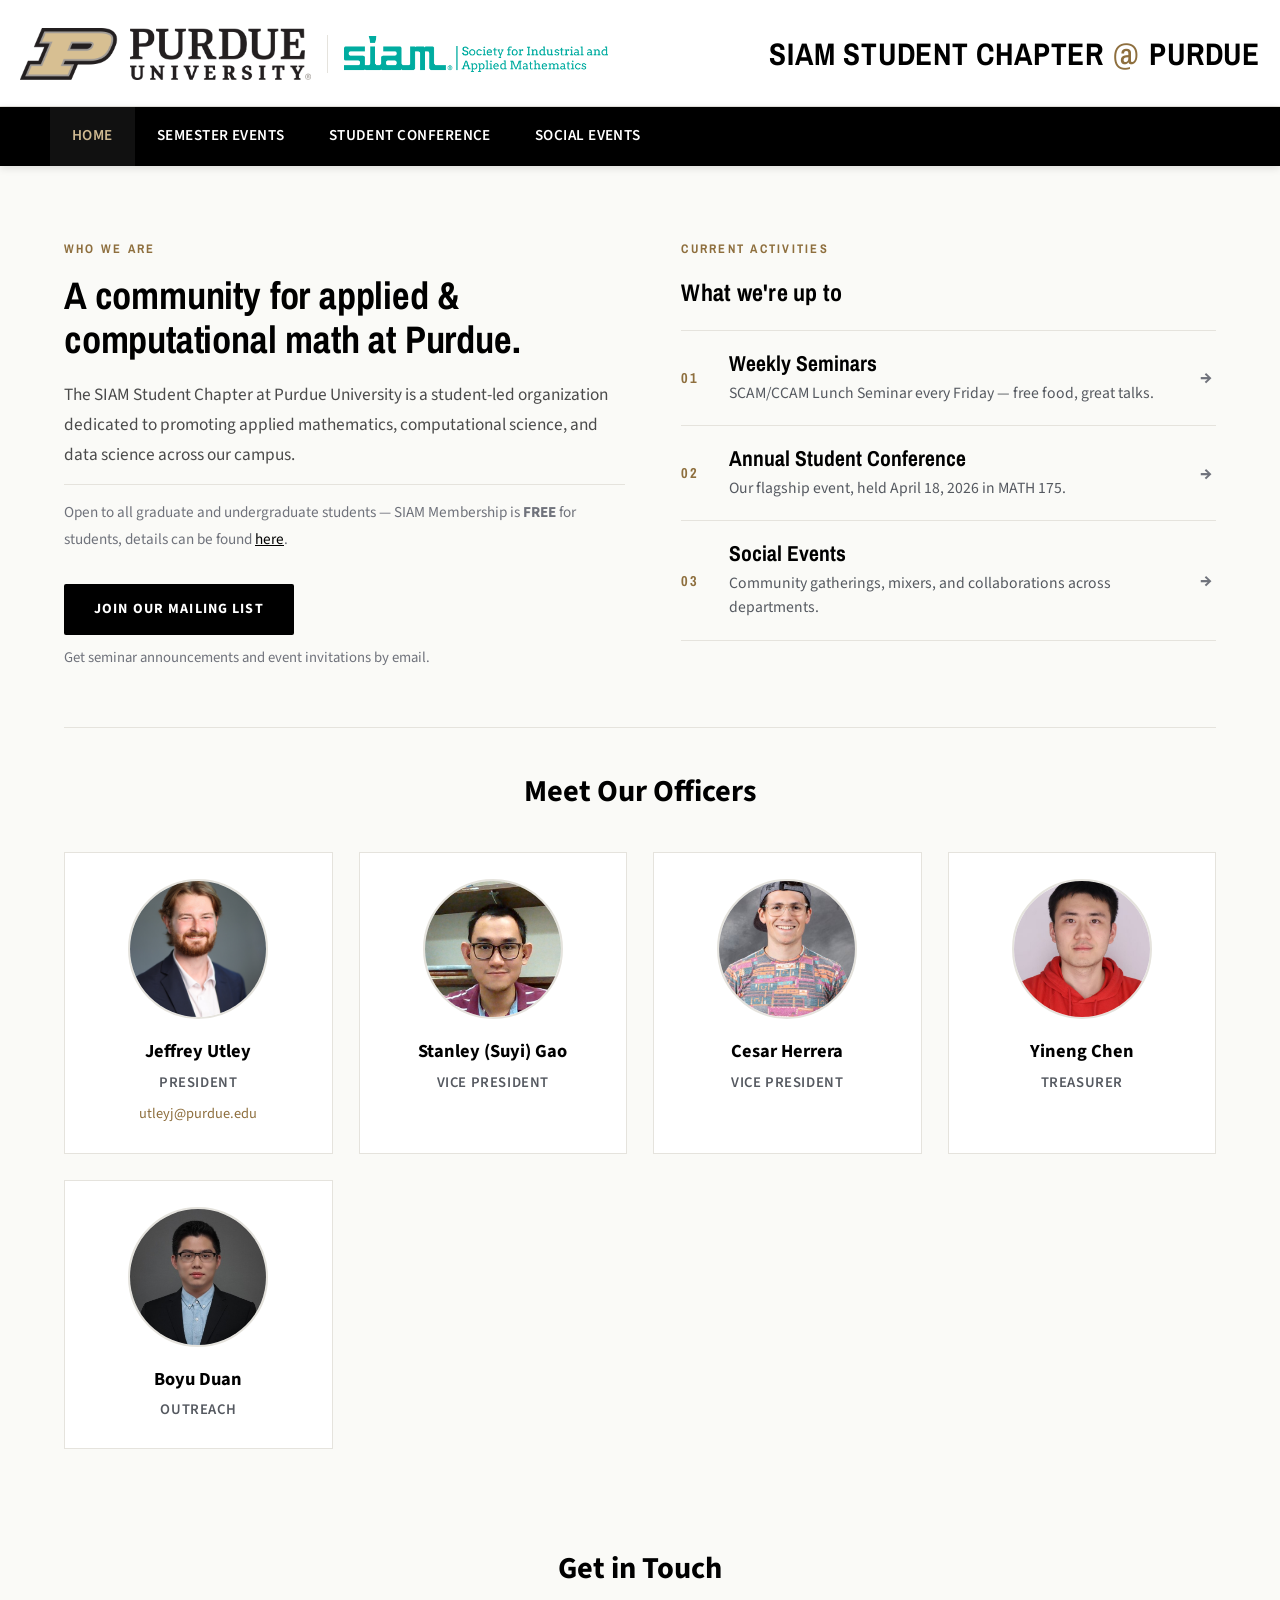
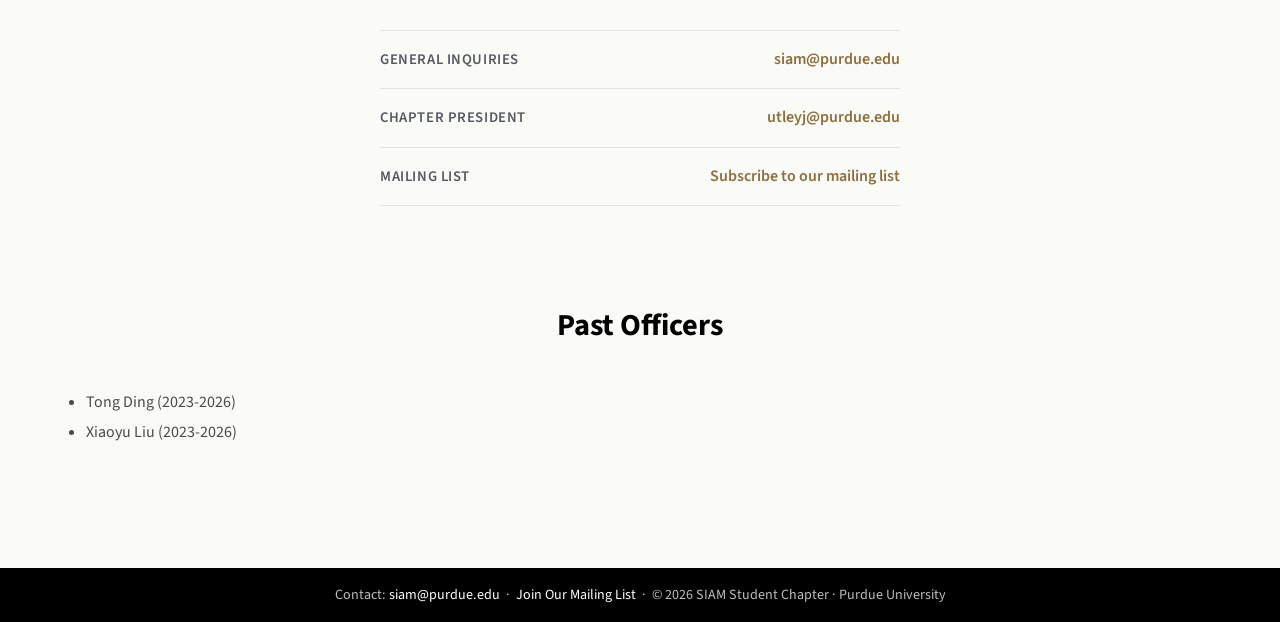
==== commit 19ffea17: "Added photo for new officer." ====
--- a/index.html
+++ b/index.html
@@ -108,7 +108,7 @@
                     <div class="officer-position">Treasurer</div>
                 </div>
                 <div class="officer-card">
-                    <div class="officer-photo"><img src="images/PU.png" alt="Boyu Duan"></div>
+                    <div class="officer-photo"><img src="images/officers/boyu-duan.png" alt="Boyu Duan"></div>
                     <div class="officer-name">Boyu Duan</div>
                     <div class="officer-position">Outreach</div>
                 </div>
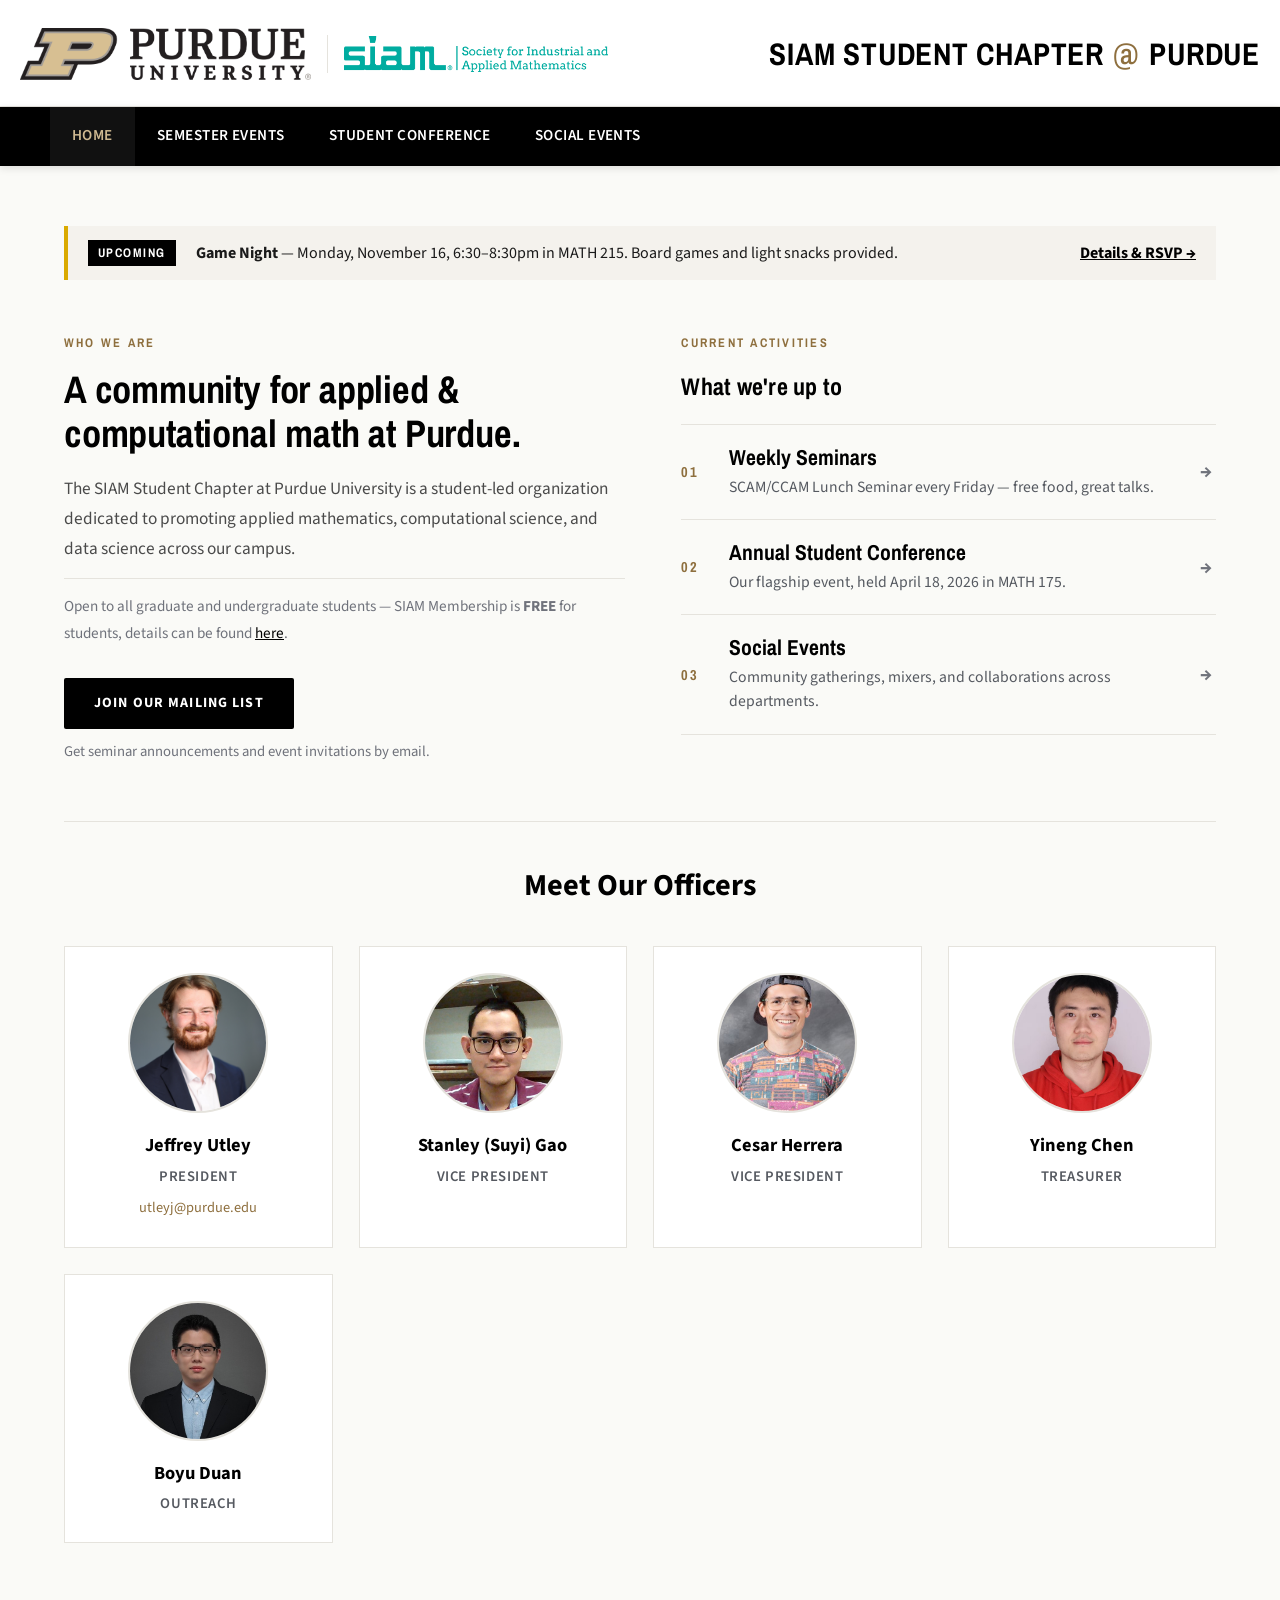
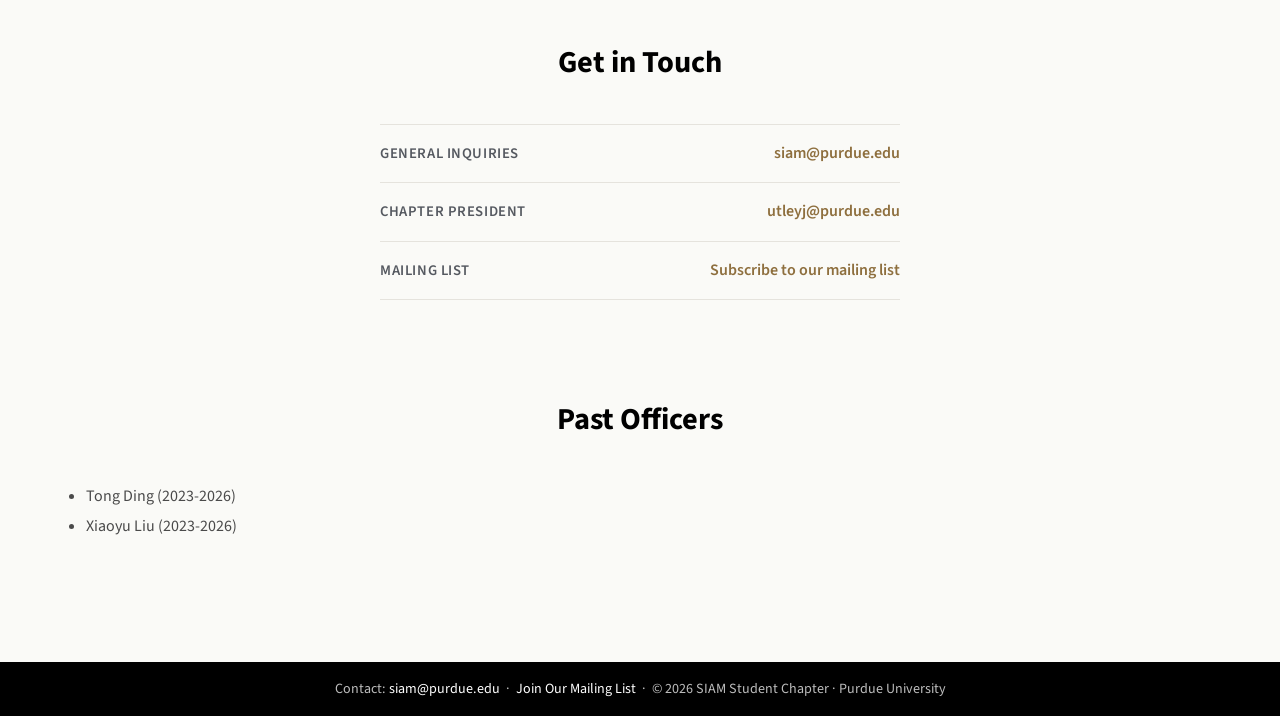
==== commit cd534f16: "Added SIAM Game Night." ====
--- a/index.html
+++ b/index.html
@@ -33,6 +33,14 @@
     </nav>
 
     <div class="container">
+        <aside class="event-notice" aria-label="Upcoming event">
+            <span class="event-notice-tag">Upcoming</span>
+            <p class="event-notice-text">
+                <strong>Game Night</strong> — Monday, November 16, 6:30–8:30pm in MATH 215. Board games and light snacks provided.
+            </p>
+            <a class="event-notice-link" href="social.html">Details &amp; RSVP →</a>
+        </aside>
+
         <section class="intro-split">
             <div class="intro-who">
                 <span class="eyebrow">Who We Are</span>
--- a/styles.css
+++ b/styles.css
@@ -316,6 +316,34 @@
     color: var(--text-muted);
     line-height: 1.75;
     max-width: 70ch;
+}
+
+/* ---------- Home page event notice ---------- */
+.event-notice {
+    display: flex;
+    align-items: center;
+    flex-wrap: wrap;
+    gap: 12px 20px;
+    background: var(--pu-light);
+    border-left: 4px solid var(--pu-gold-bright);
+    padding: 14px 20px;
+    margin-bottom: 40px;
+}
+.event-notice-tag {
+    font-family: "Archivo Narrow", "Arial Narrow", Arial, sans-serif;
+    font-size: 0.78em;
+    font-weight: 700;
+    letter-spacing: 0.12em;
+    text-transform: uppercase;
+    background: var(--pu-black);
+    color: #fff;
+    padding: 3px 10px;
+}
+.event-notice-text { margin: 0; flex: 1 1 320px; color: var(--text); }
+.event-notice-link {
+    font-weight: 700;
+    color: var(--pu-black);
+    white-space: nowrap;
 }
 
 /* ---------- Intro split (homepage hero) ---------- */
